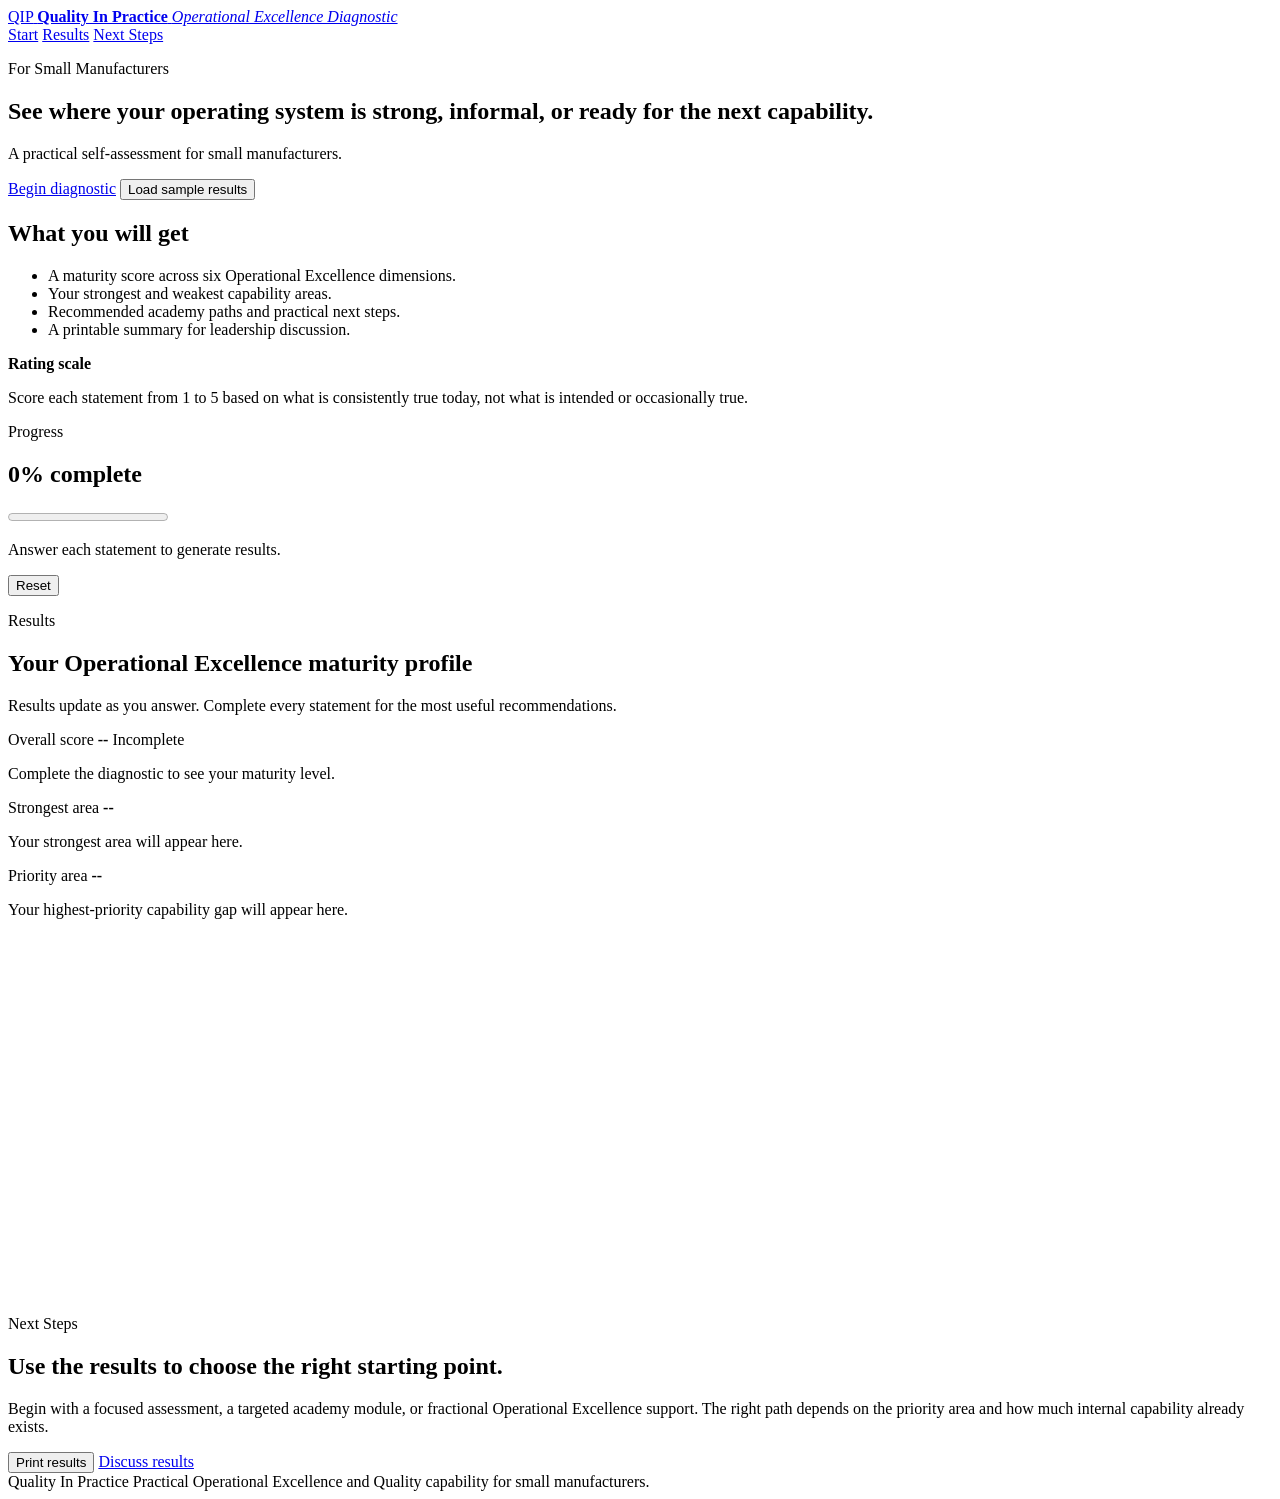
==== index.html @ 1f82c4be "Add diagnostic app shell" ====
<!doctype html>
<html lang="en">
<head>
  <meta charset="utf-8">
  <meta name="viewport" content="width=device-width, initial-scale=1">
  <title>Operational Excellence Diagnostic | Quality In Practice</title>
  <meta name="description" content="A practical Operational Excellence Diagnostic for small manufacturers.">
  <link rel="stylesheet" href="styles.css">
</head>
<body>
  <header class="site-header">
    <a class="brand" href="#top" aria-label="Quality In Practice diagnostic home">
      <span class="brand-mark">QIP</span>
      <span>
        <strong>Quality In Practice</strong>
        <em>Operational Excellence Diagnostic</em>
      </span>
    </a>
    <nav aria-label="Diagnostic navigation">
      <a href="#diagnostic">Start</a>
      <a href="#results">Results</a>
      <a href="#next-steps">Next Steps</a>
    </nav>
  </header>

  <main id="top">
    <section class="hero">
      <div class="hero-copy">
        <p class="eyebrow">For Small Manufacturers</p>
        <h1>See where your operating system is strong, informal, or ready for the next capability.</h1>
        <p id="introText">A practical self-assessment for small manufacturers.</p>
        <div class="hero-actions">
          <a class="button" href="#diagnostic">Begin diagnostic</a>
          <button class="button secondary" type="button" id="loadSample">Load sample results</button>
        </div>
      </div>
      <aside class="hero-card" aria-label="How the diagnostic works">
        <h2>What you will get</h2>
        <ul>
          <li>A maturity score across six Operational Excellence dimensions.</li>
          <li>Your strongest and weakest capability areas.</li>
          <li>Recommended academy paths and practical next steps.</li>
          <li>A printable summary for leadership discussion.</li>
        </ul>
      </aside>
    </section>

    <section class="instructions" aria-label="Instructions">
      <div>
        <strong>Rating scale</strong>
        <p>Score each statement from 1 to 5 based on what is consistently true today, not what is intended or occasionally true.</p>
      </div>
      <ol id="scaleList"></ol>
    </section>

    <section class="diagnostic-layout" id="diagnostic">
      <aside class="progress-panel" aria-label="Progress">
        <p class="eyebrow">Progress</p>
        <h2 id="progressTitle">0% complete</h2>
        <progress id="progressBar" value="0" max="100"></progress>
        <p id="progressDetail">Answer each statement to generate results.</p>
        <button class="button secondary full" type="button" id="resetDiagnostic">Reset</button>
      </aside>

      <form class="question-form" id="diagnosticForm">
        <div id="questionGroups"></div>
      </form>
    </section>

    <section class="results-section" id="results" aria-live="polite">
      <div class="section-heading">
        <p class="eyebrow">Results</p>
        <h2>Your Operational Excellence maturity profile</h2>
        <p>Results update as you answer. Complete every statement for the most useful recommendations.</p>
      </div>

      <div class="results-grid">
        <article class="score-card">
          <span class="score-label">Overall score</span>
          <strong id="overallScore">--</strong>
          <span id="overallLevel">Incomplete</span>
          <p id="overallSummary">Complete the diagnostic to see your maturity level.</p>
        </article>
        <article class="score-card">
          <span class="score-label">Strongest area</span>
          <strong id="strongestArea">--</strong>
          <p id="strongestSummary">Your strongest area will appear here.</p>
        </article>
        <article class="score-card">
          <span class="score-label">Priority area</span>
          <strong id="priorityArea">--</strong>
          <p id="prioritySummary">Your highest-priority capability gap will appear here.</p>
        </article>
      </div>

      <div class="chart-wrap">
        <canvas id="resultsChart" width="900" height="360" aria-label="Diagnostic score chart"></canvas>
      </div>

      <div class="recommendations" id="recommendations"></div>
    </section>

    <section class="next-steps" id="next-steps">
      <div>
        <p class="eyebrow">Next Steps</p>
        <h2>Use the results to choose the right starting point.</h2>
        <p>Begin with a focused assessment, a targeted academy module, or fractional Operational Excellence support. The right path depends on the priority area and how much internal capability already exists.</p>
      </div>
      <div class="next-actions">
        <button class="button" type="button" id="printResults">Print results</button>
        <a class="button secondary" id="emailResults" href="mailto:info@qualityinpractice.solutions?subject=Operational%20Excellence%20Diagnostic">Discuss results</a>
      </div>
    </section>
  </main>

  <footer>
    <span>Quality In Practice</span>
    <span>Practical Operational Excellence and Quality capability for small manufacturers.</span>
  </footer>

  <script src="diagnostic-data.js"></script>
  <script src="app.js"></script>
</body>
</html>
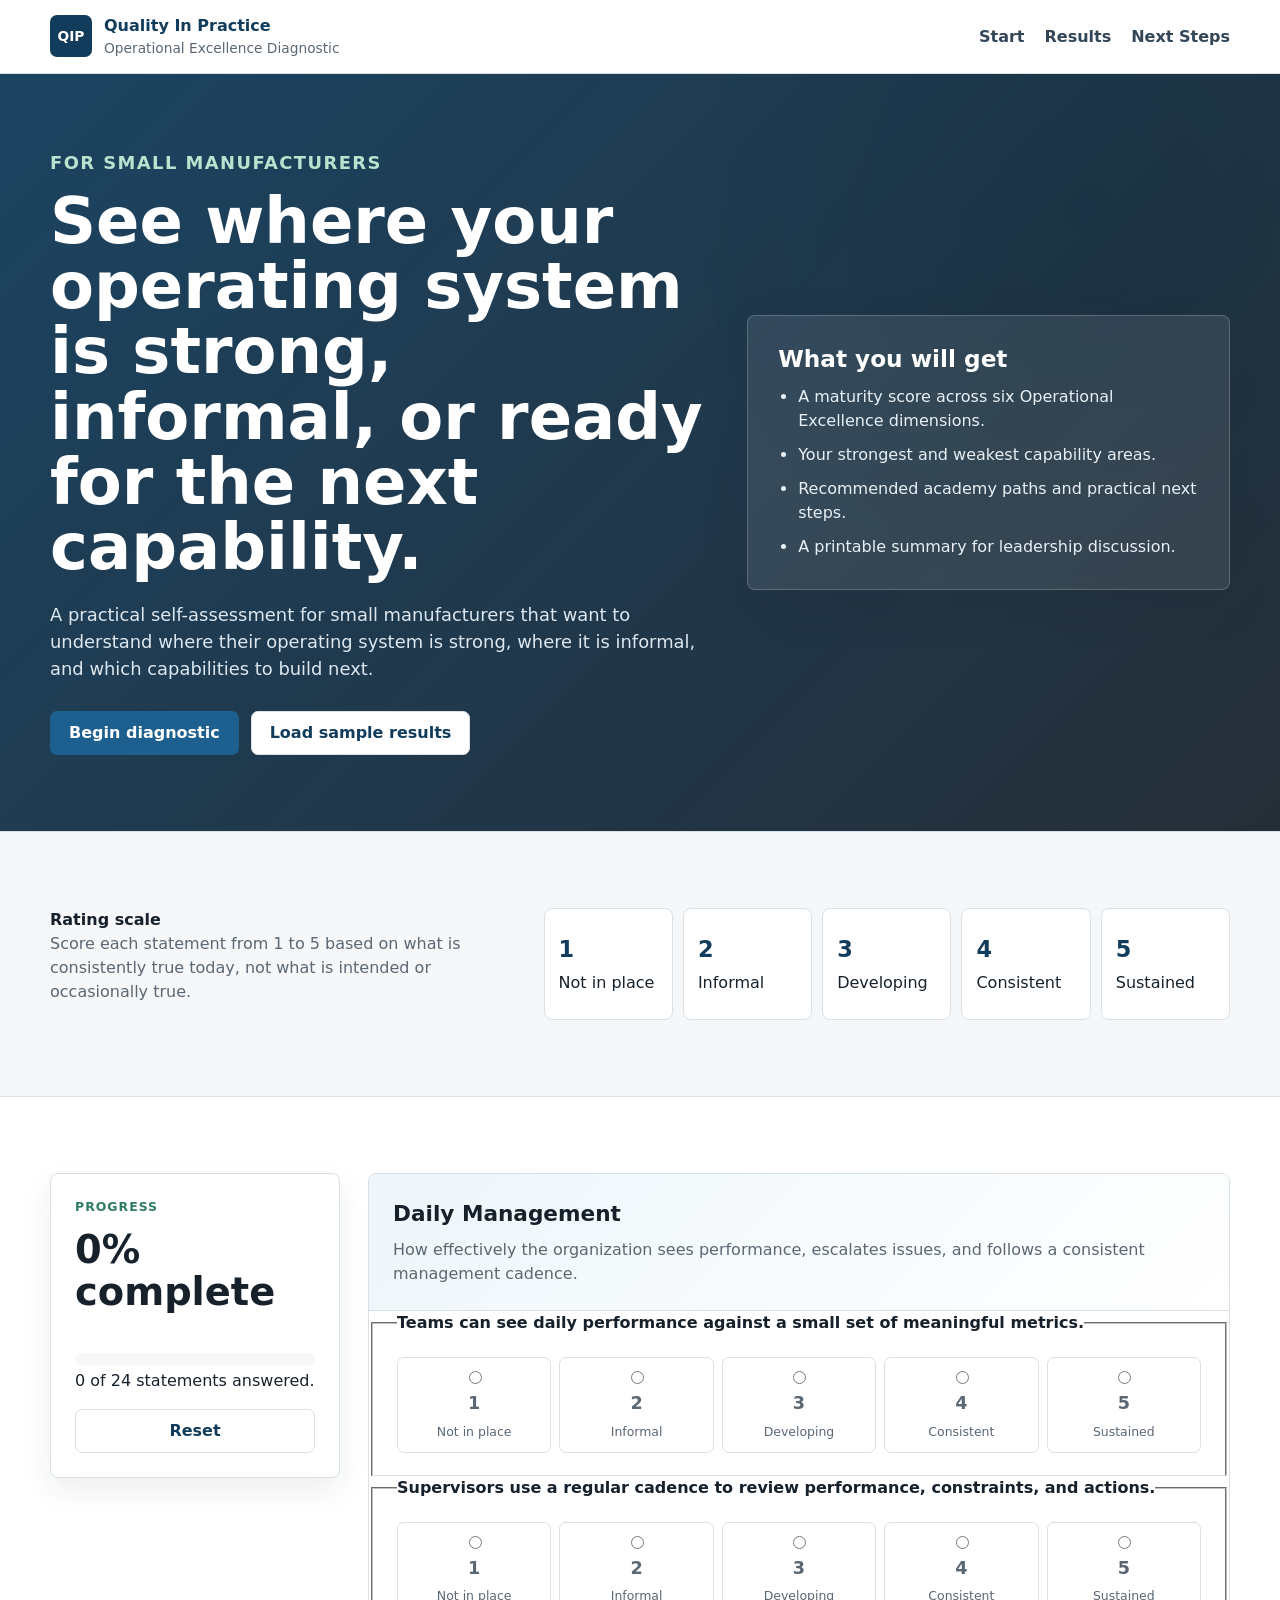
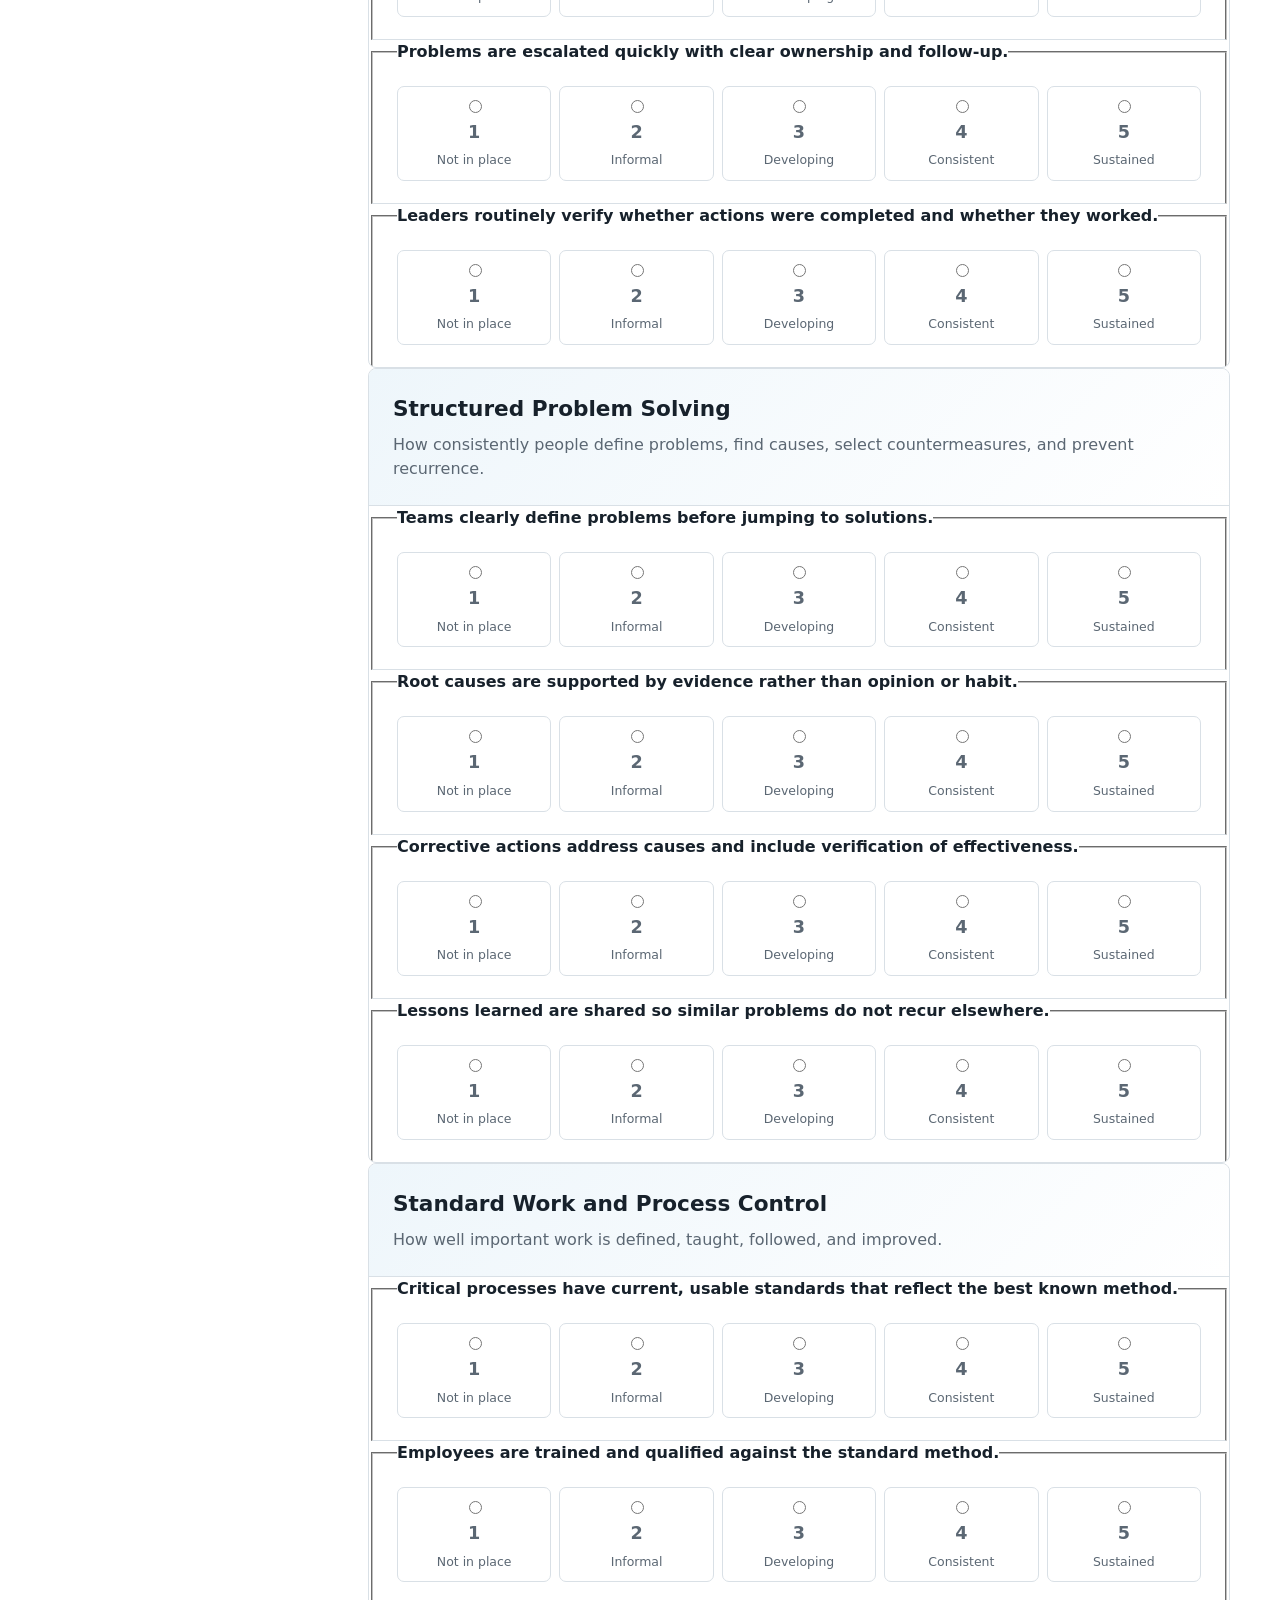
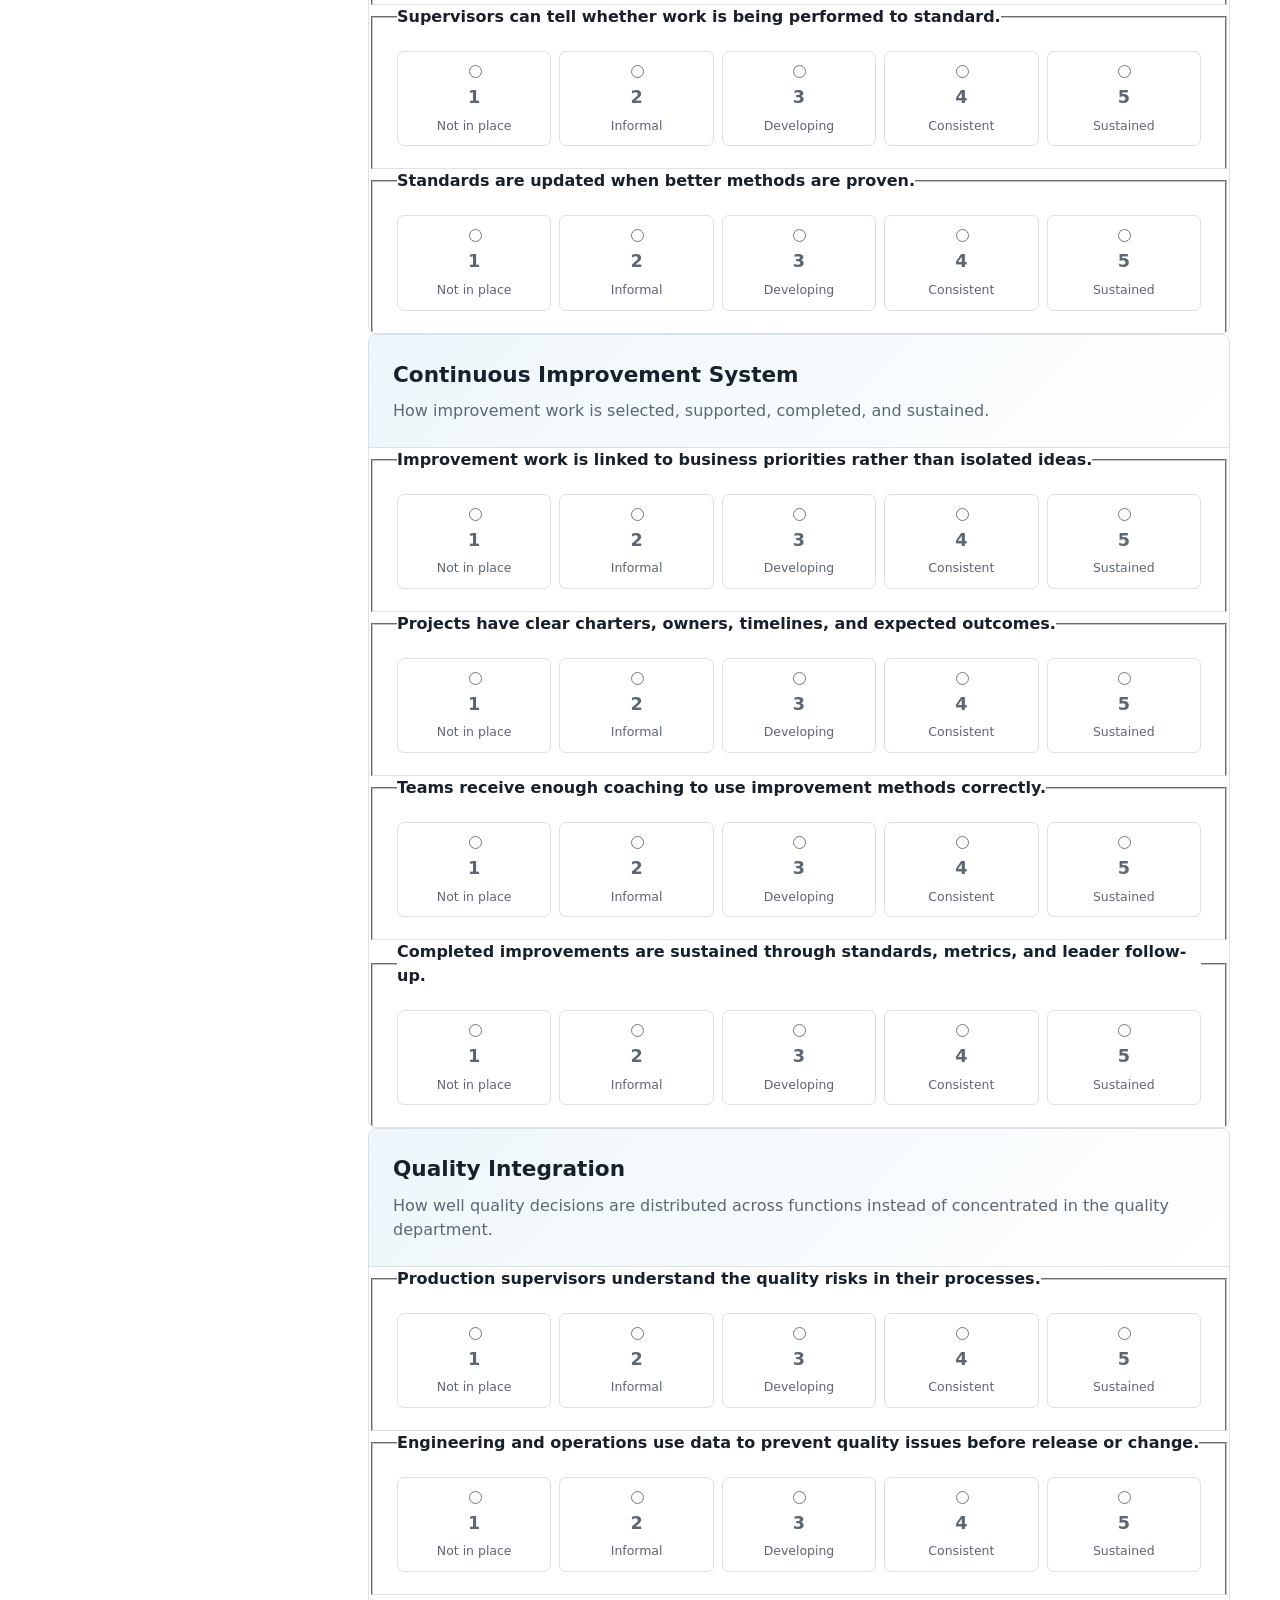
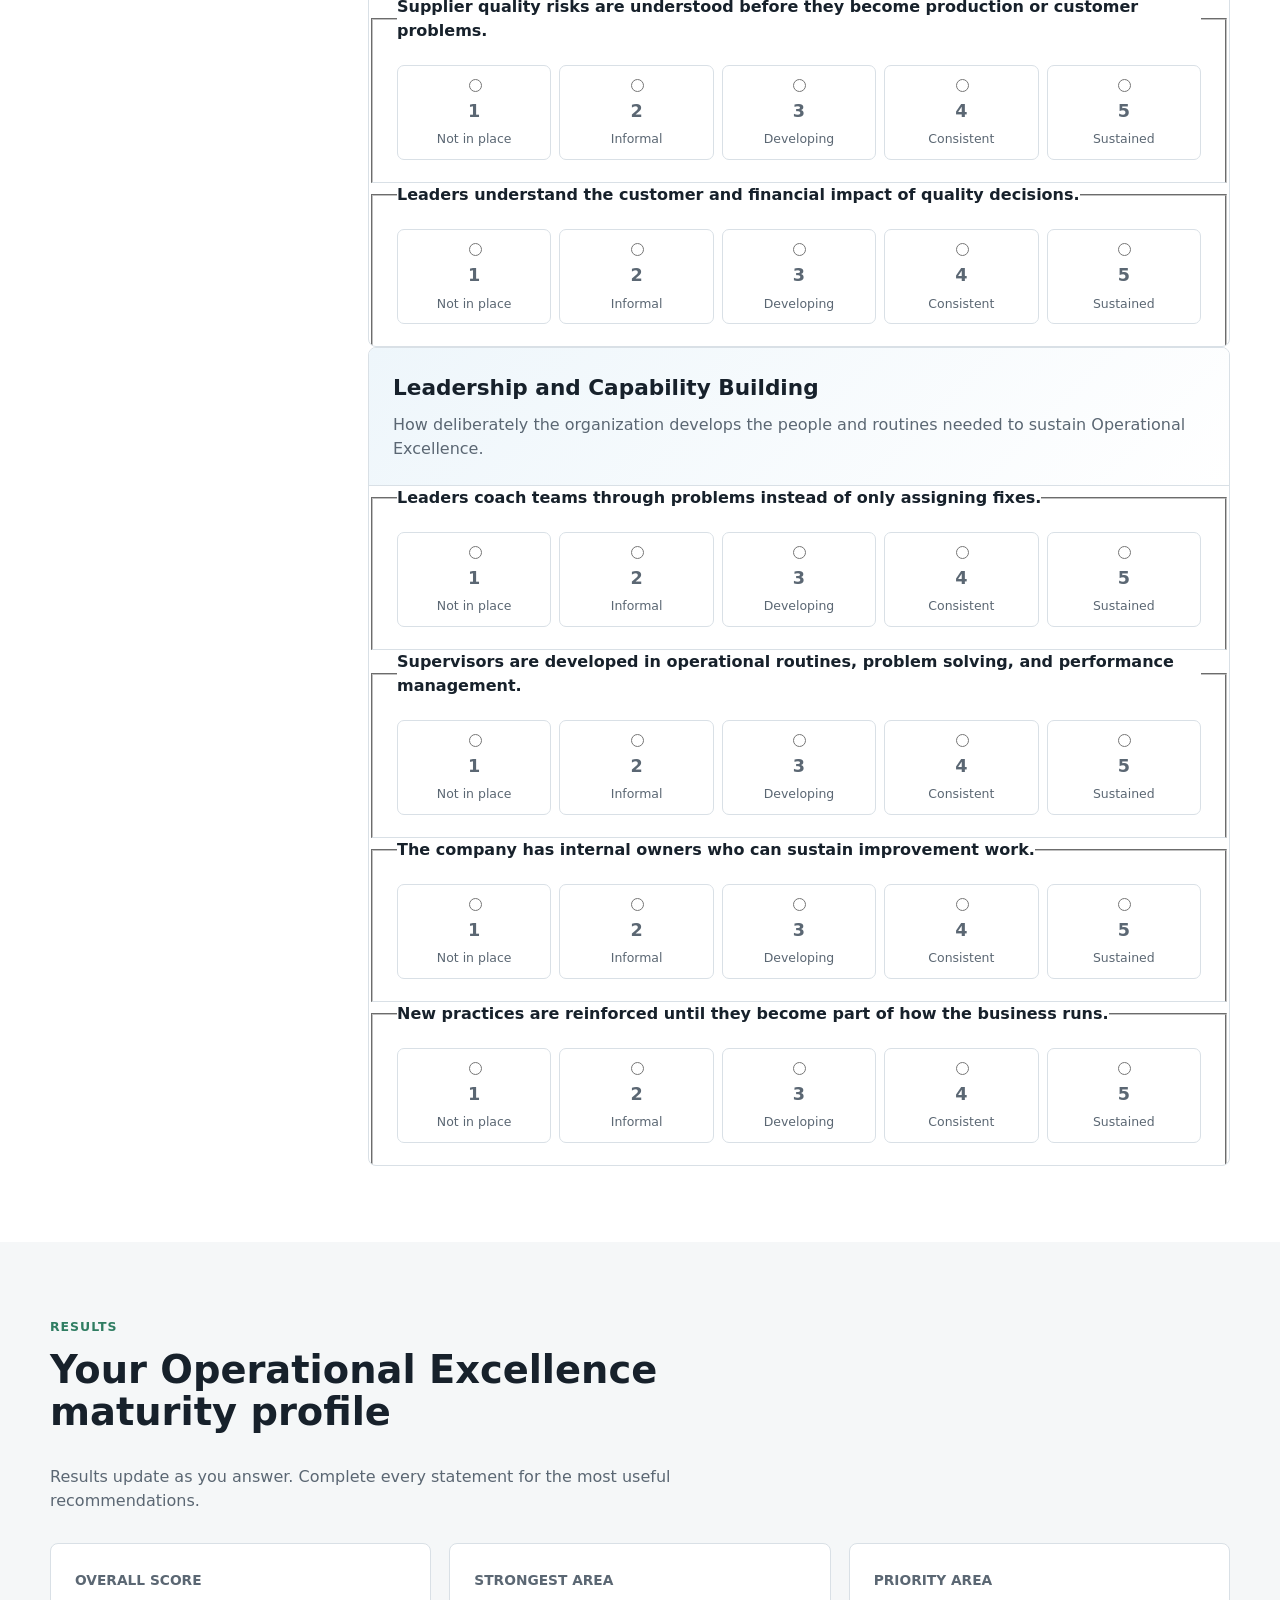
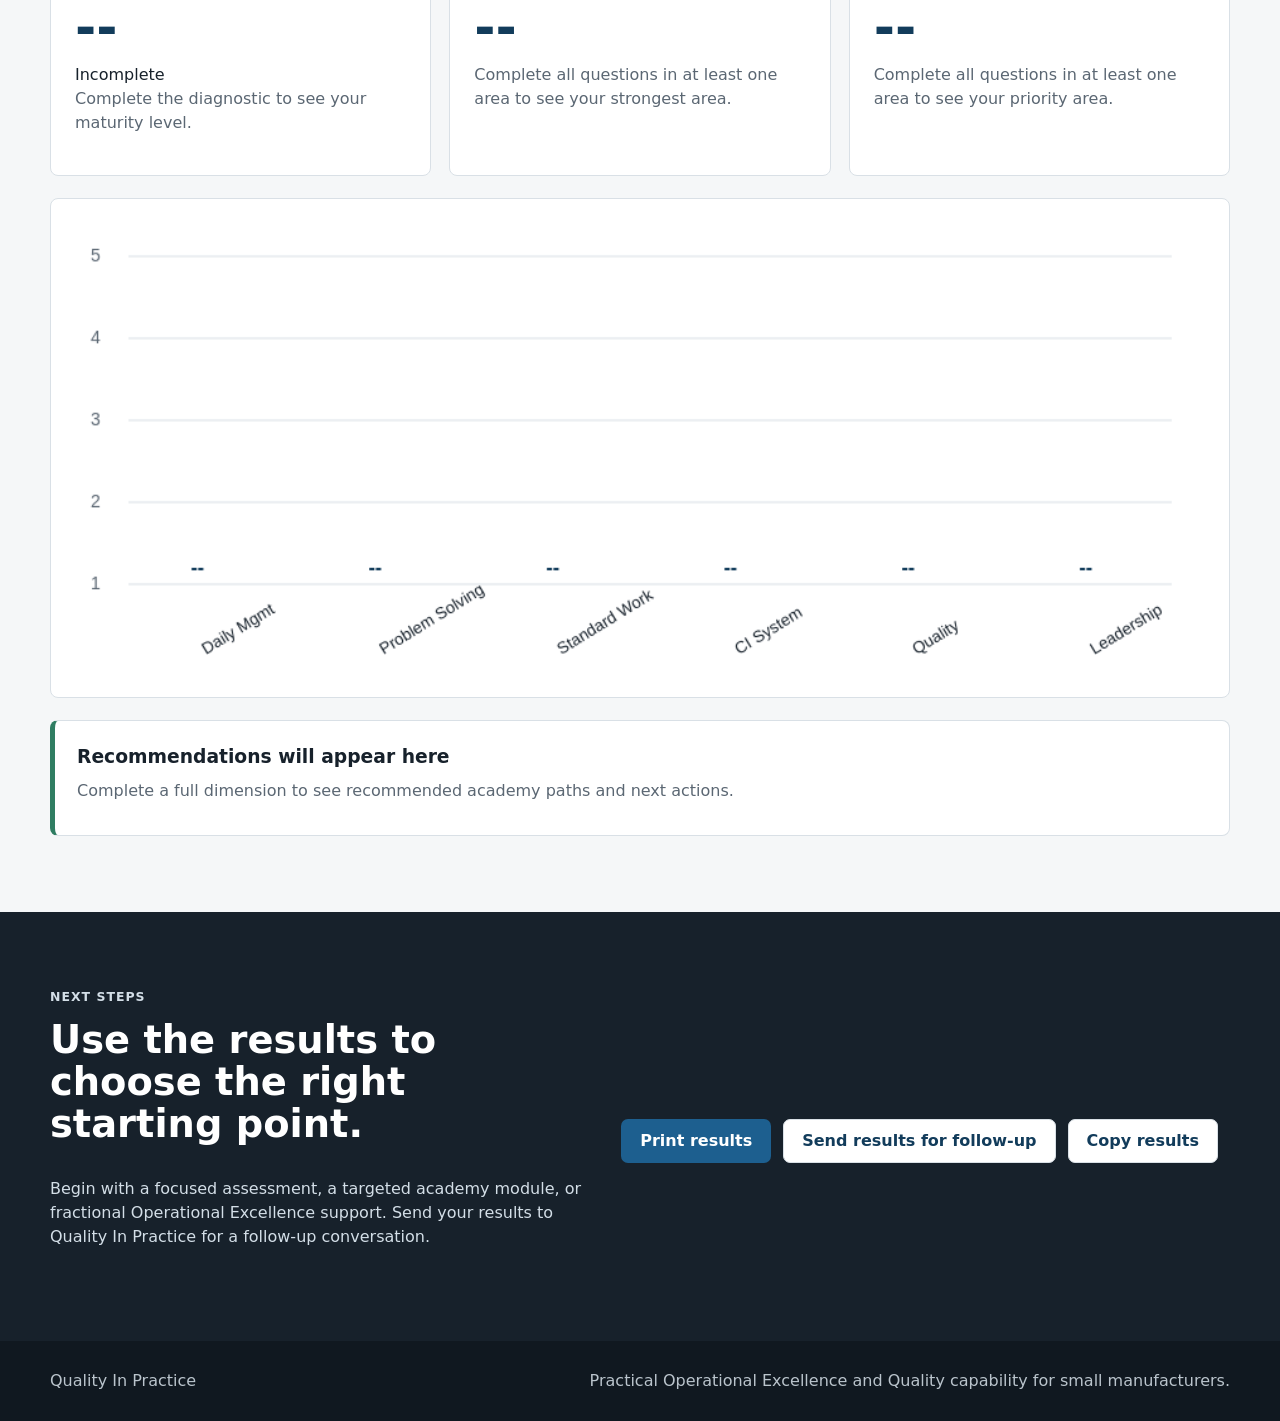
==== commit edd6c8f8: "Add follow-up result email controls" ====
--- a/index.html
+++ b/index.html
@@ -104,11 +104,13 @@
       <div>
         <p class="eyebrow">Next Steps</p>
         <h2>Use the results to choose the right starting point.</h2>
-        <p>Begin with a focused assessment, a targeted academy module, or fractional Operational Excellence support. The right path depends on the priority area and how much internal capability already exists.</p>
+        <p>Begin with a focused assessment, a targeted academy module, or fractional Operational Excellence support. Send your results to Quality In Practice for a follow-up conversation.</p>
       </div>
       <div class="next-actions">
         <button class="button" type="button" id="printResults">Print results</button>
-        <a class="button secondary" id="emailResults" href="mailto:info@qualityinpractice.solutions?subject=Operational%20Excellence%20Diagnostic">Discuss results</a>
+        <a class="button secondary" id="emailResults" href="mailto:info@qualityinpractice.solutions?subject=Operational%20Excellence%20Diagnostic">Send results for follow-up</a>
+        <button class="button secondary" type="button" id="copyResults">Copy results</button>
+        <p class="send-status" id="sendStatus" aria-live="polite"></p>
       </div>
     </section>
   </main>
--- a/styles.css
+++ b/styles.css
@@ -0,0 +1,550 @@
+:root {
+  --ink: #17212b;
+  --muted: #5b6773;
+  --paper: #f5f7f8;
+  --white: #ffffff;
+  --line: #d9e0e6;
+  --blue: #1d5f8f;
+  --blue-dark: #123c5b;
+  --green: #2f7d62;
+  --gold: #c77b2a;
+  --red: #a64b3c;
+  --shadow: 0 16px 44px rgba(23, 33, 43, 0.13);
+  --max: 1180px;
+}
+
+* {
+  box-sizing: border-box;
+}
+
+html {
+  scroll-behavior: smooth;
+}
+
+body {
+  margin: 0;
+  color: var(--ink);
+  background: var(--white);
+  font-family: Inter, ui-sans-serif, system-ui, -apple-system, BlinkMacSystemFont, "Segoe UI", sans-serif;
+  line-height: 1.5;
+}
+
+a {
+  color: inherit;
+}
+
+.site-header {
+  position: sticky;
+  top: 0;
+  z-index: 10;
+  min-height: 74px;
+  display: flex;
+  align-items: center;
+  justify-content: space-between;
+  gap: 28px;
+  padding: 14px max(20px, calc((100vw - var(--max)) / 2));
+  background: rgba(255, 255, 255, 0.95);
+  border-bottom: 1px solid var(--line);
+  backdrop-filter: blur(12px);
+}
+
+.brand {
+  display: inline-flex;
+  align-items: center;
+  gap: 12px;
+  text-decoration: none;
+}
+
+.brand-mark {
+  width: 42px;
+  height: 42px;
+  display: grid;
+  place-items: center;
+  border-radius: 7px;
+  background: var(--blue-dark);
+  color: var(--white);
+  font-weight: 850;
+  font-size: 0.86rem;
+}
+
+.brand strong,
+.brand em {
+  display: block;
+}
+
+.brand strong {
+  color: var(--blue-dark);
+}
+
+.brand em {
+  color: var(--muted);
+  font-style: normal;
+  font-size: 0.86rem;
+}
+
+nav {
+  display: flex;
+  gap: 20px;
+  font-weight: 750;
+  color: #334657;
+}
+
+nav a {
+  text-decoration: none;
+}
+
+main > section {
+  padding: 76px max(20px, calc((100vw - var(--max)) / 2));
+}
+
+.hero {
+  min-height: 620px;
+  display: grid;
+  grid-template-columns: 1.15fr 0.85fr;
+  gap: 44px;
+  align-items: center;
+  color: var(--white);
+  background:
+    linear-gradient(135deg, rgba(18, 60, 91, 0.96), rgba(23, 33, 43, 0.94)),
+    radial-gradient(circle at 85% 18%, rgba(47, 125, 98, 0.55), transparent 34%);
+}
+
+.hero-copy {
+  max-width: 740px;
+}
+
+.eyebrow {
+  margin: 0 0 12px;
+  color: var(--green);
+  font-size: 0.78rem;
+  font-weight: 850;
+  text-transform: uppercase;
+  letter-spacing: 0.08em;
+}
+
+.hero .eyebrow {
+  color: #b8e3cf;
+}
+
+h1,
+h2,
+h3,
+p {
+  margin-top: 0;
+}
+
+h1 {
+  margin-bottom: 22px;
+  font-size: clamp(2.4rem, 5vw, 4.8rem);
+  line-height: 1.02;
+  letter-spacing: 0;
+}
+
+h2 {
+  font-size: clamp(1.7rem, 3vw, 2.7rem);
+  line-height: 1.1;
+  letter-spacing: 0;
+}
+
+.hero p {
+  color: #dce7ef;
+  font-size: 1.12rem;
+}
+
+.hero-actions,
+.next-actions {
+  display: flex;
+  flex-wrap: wrap;
+  gap: 12px;
+  margin-top: 28px;
+}
+
+.button {
+  min-height: 44px;
+  display: inline-flex;
+  align-items: center;
+  justify-content: center;
+  padding: 0 18px;
+  border: 1px solid transparent;
+  border-radius: 7px;
+  background: var(--blue);
+  color: var(--white);
+  font: inherit;
+  font-weight: 800;
+  text-decoration: none;
+  cursor: pointer;
+}
+
+.button.secondary {
+  background: var(--white);
+  border-color: var(--line);
+  color: var(--blue-dark);
+}
+
+.button.full {
+  width: 100%;
+}
+
+.hero-card {
+  padding: 30px;
+  border: 1px solid rgba(255, 255, 255, 0.2);
+  border-radius: 8px;
+  background: rgba(255, 255, 255, 0.09);
+  box-shadow: var(--shadow);
+}
+
+.hero-card h2 {
+  margin-bottom: 14px;
+  font-size: 1.45rem;
+}
+
+.hero-card ul {
+  margin: 0;
+  padding-left: 20px;
+  color: #e8f0f5;
+}
+
+.hero-card li + li {
+  margin-top: 10px;
+}
+
+.instructions {
+  display: grid;
+  grid-template-columns: 0.8fr 1.2fr;
+  gap: 36px;
+  background: var(--paper);
+  border-block: 1px solid var(--line);
+}
+
+.instructions p {
+  color: var(--muted);
+}
+
+#scaleList {
+  margin: 0;
+  padding: 0;
+  display: grid;
+  grid-template-columns: repeat(5, 1fr);
+  gap: 10px;
+  list-style: none;
+}
+
+#scaleList li {
+  min-height: 86px;
+  display: grid;
+  align-content: center;
+  gap: 4px;
+  padding: 14px;
+  border: 1px solid var(--line);
+  border-radius: 8px;
+  background: var(--white);
+}
+
+#scaleList strong {
+  color: var(--blue-dark);
+  font-size: 1.4rem;
+}
+
+.diagnostic-layout {
+  display: grid;
+  grid-template-columns: 290px 1fr;
+  gap: 28px;
+  align-items: start;
+}
+
+.progress-panel {
+  position: sticky;
+  top: 96px;
+  padding: 24px;
+  border: 1px solid var(--line);
+  border-radius: 8px;
+  background: var(--white);
+  box-shadow: 0 12px 30px rgba(23, 33, 43, 0.08);
+}
+
+progress {
+  width: 100%;
+  height: 12px;
+  overflow: hidden;
+  border: 0;
+  border-radius: 999px;
+  background: var(--paper);
+}
+
+progress::-webkit-progress-bar {
+  background: var(--paper);
+}
+
+progress::-webkit-progress-value {
+  background: var(--green);
+}
+
+progress::-moz-progress-bar {
+  background: var(--green);
+}
+
+.question-form {
+  display: grid;
+  gap: 22px;
+}
+
+.dimension {
+  border: 1px solid var(--line);
+  border-radius: 8px;
+  overflow: hidden;
+  background: var(--white);
+}
+
+.dimension-header {
+  padding: 24px;
+  background: linear-gradient(135deg, #eef6fb, #ffffff);
+  border-bottom: 1px solid var(--line);
+}
+
+.dimension-header h3 {
+  margin-bottom: 8px;
+  font-size: 1.35rem;
+}
+
+.dimension-header p {
+  margin-bottom: 0;
+  color: var(--muted);
+}
+
+.question {
+  padding: 22px 24px;
+  display: grid;
+  gap: 14px;
+  border-bottom: 1px solid var(--line);
+}
+
+.question:last-child {
+  border-bottom: 0;
+}
+
+.question legend {
+  padding: 0;
+  font-weight: 750;
+}
+
+.rating-row {
+  display: grid;
+  grid-template-columns: repeat(5, minmax(0, 1fr));
+  gap: 8px;
+}
+
+.rating-row label {
+  display: grid;
+  gap: 6px;
+  place-items: center;
+  min-height: 72px;
+  padding: 10px;
+  border: 1px solid var(--line);
+  border-radius: 7px;
+  color: var(--muted);
+  cursor: pointer;
+}
+
+.rating-row input {
+  accent-color: var(--blue);
+}
+
+.rating-row label:has(input:checked) {
+  border-color: var(--blue);
+  background: #eaf4fb;
+  color: var(--blue-dark);
+  font-weight: 800;
+}
+
+.rating-number {
+  font-size: 1.1rem;
+  font-weight: 850;
+}
+
+.rating-label {
+  font-size: 0.78rem;
+  text-align: center;
+}
+
+.results-section {
+  background: var(--paper);
+}
+
+.section-heading {
+  max-width: 760px;
+  margin-bottom: 30px;
+}
+
+.section-heading p:last-child {
+  color: var(--muted);
+}
+
+.results-grid {
+  display: grid;
+  grid-template-columns: repeat(3, 1fr);
+  gap: 18px;
+}
+
+.score-card {
+  min-height: 210px;
+  padding: 24px;
+  border: 1px solid var(--line);
+  border-radius: 8px;
+  background: var(--white);
+}
+
+.score-label {
+  color: var(--muted);
+  font-weight: 800;
+  font-size: 0.86rem;
+  text-transform: uppercase;
+}
+
+.score-card strong {
+  display: block;
+  margin: 10px 0;
+  color: var(--blue-dark);
+  font-size: clamp(1.9rem, 4vw, 3.2rem);
+  line-height: 1;
+}
+
+.score-card p {
+  color: var(--muted);
+}
+
+.chart-wrap {
+  margin-top: 22px;
+  padding: 22px;
+  border: 1px solid var(--line);
+  border-radius: 8px;
+  background: var(--white);
+}
+
+canvas {
+  display: block;
+  width: 100%;
+  max-width: 100%;
+}
+
+.recommendations {
+  margin-top: 22px;
+  display: grid;
+  gap: 14px;
+}
+
+.recommendation {
+  padding: 22px;
+  border: 1px solid var(--line);
+  border-left: 5px solid var(--green);
+  border-radius: 8px;
+  background: var(--white);
+}
+
+.recommendation.priority {
+  border-left-color: var(--gold);
+}
+
+.recommendation h3 {
+  margin-bottom: 8px;
+}
+
+.recommendation p {
+  margin-bottom: 10px;
+  color: var(--muted);
+}
+
+.recommendation strong {
+  color: var(--blue-dark);
+}
+
+.next-steps {
+  display: grid;
+  grid-template-columns: 1fr auto;
+  gap: 36px;
+  align-items: center;
+  background: var(--ink);
+  color: var(--white);
+}
+
+.next-steps p {
+  color: #d3dee7;
+}
+
+footer {
+  display: flex;
+  justify-content: space-between;
+  gap: 20px;
+  flex-wrap: wrap;
+  padding: 28px max(20px, calc((100vw - var(--max)) / 2));
+  background: #101820;
+  color: #bac4cc;
+}
+
+@media (max-width: 900px) {
+  .site-header,
+  nav,
+  .hero,
+  .instructions,
+  .diagnostic-layout,
+  .results-grid,
+  .next-steps {
+    grid-template-columns: 1fr;
+  }
+
+  .site-header {
+    align-items: flex-start;
+    flex-direction: column;
+  }
+
+  nav {
+    width: 100%;
+    overflow-x: auto;
+    padding-bottom: 4px;
+  }
+
+  #scaleList {
+    grid-template-columns: 1fr;
+  }
+
+  .progress-panel {
+    position: static;
+  }
+}
+
+@media (max-width: 620px) {
+  main > section {
+    padding-block: 54px;
+  }
+
+  .rating-row {
+    grid-template-columns: 1fr;
+  }
+}
+
+@media print {
+  .site-header,
+  .hero-actions,
+  .progress-panel,
+  .next-actions,
+  .question-form {
+    display: none;
+  }
+
+  body {
+    color: #000;
+  }
+
+  main > section {
+    padding: 24px 0;
+  }
+
+  .hero,
+  .next-steps {
+    color: #000;
+    background: #fff;
+  }
+
+  .results-section {
+    background: #fff;
+  }
+}
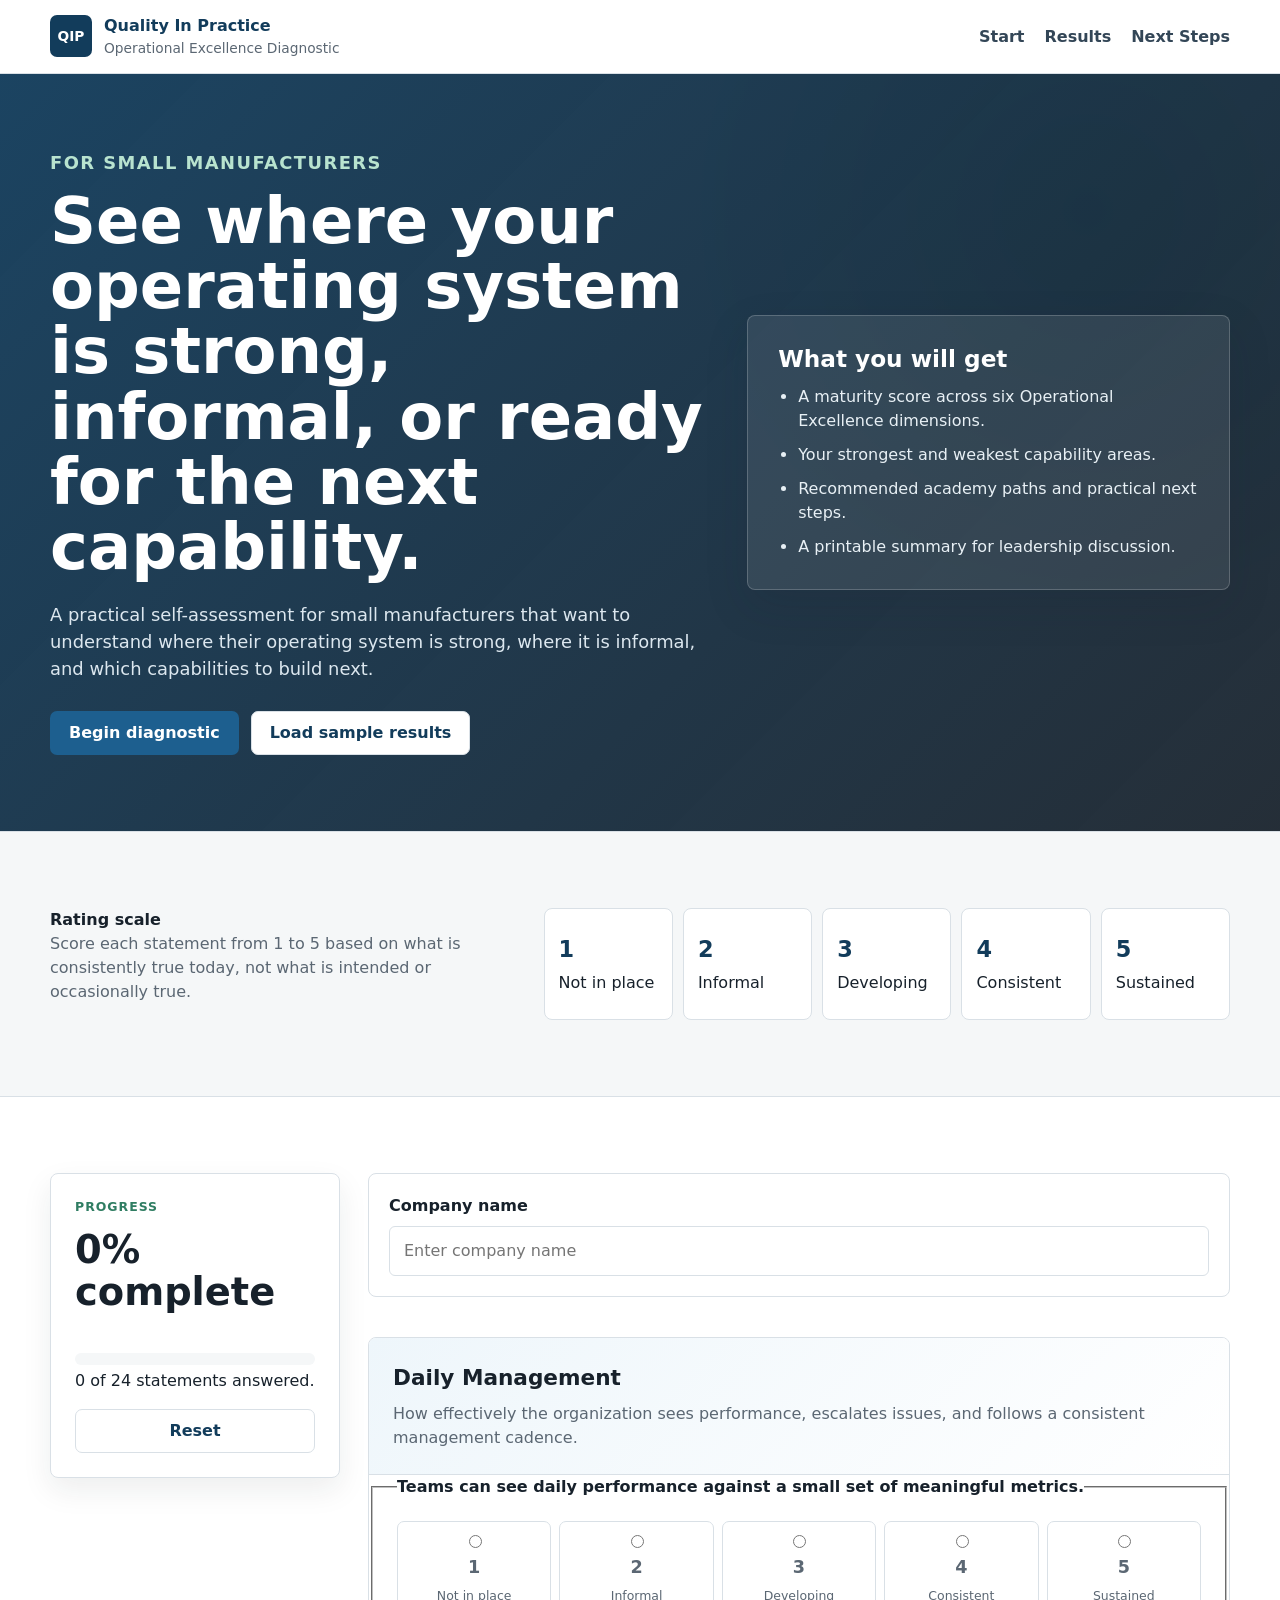
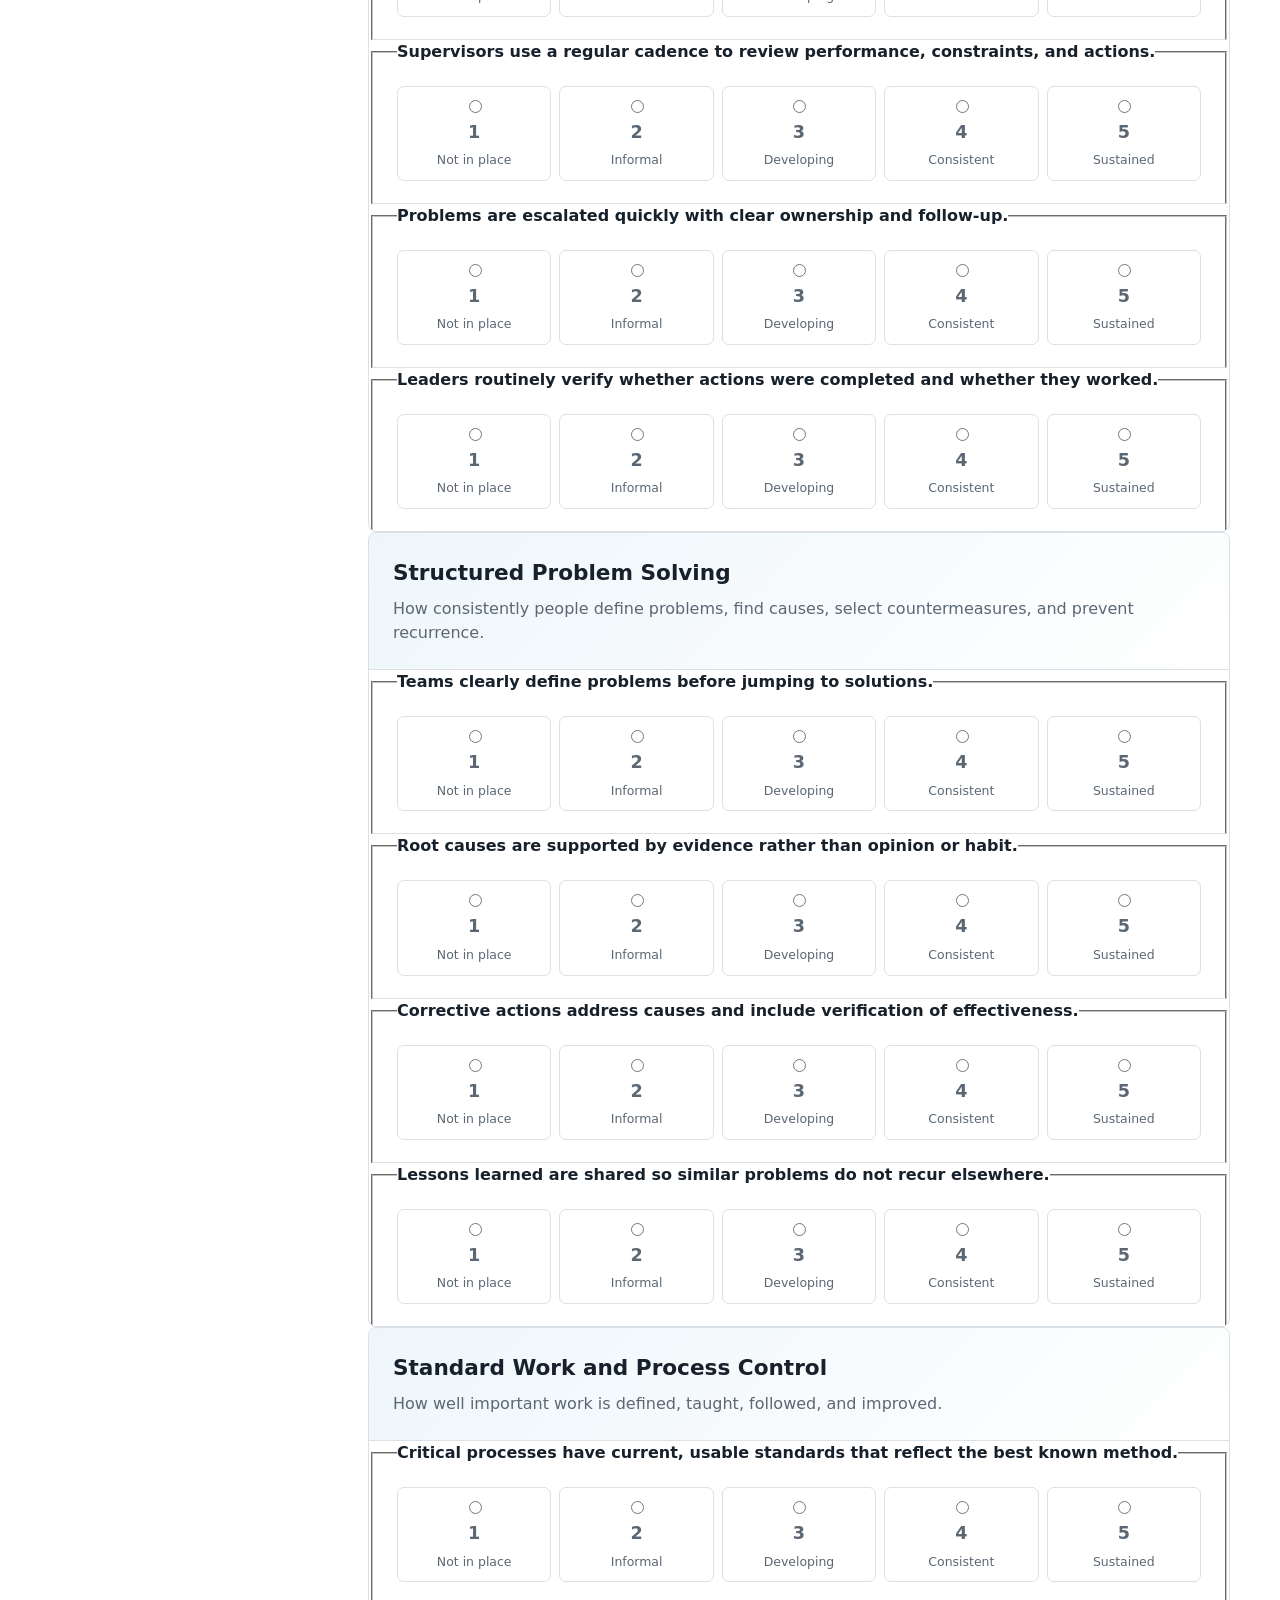
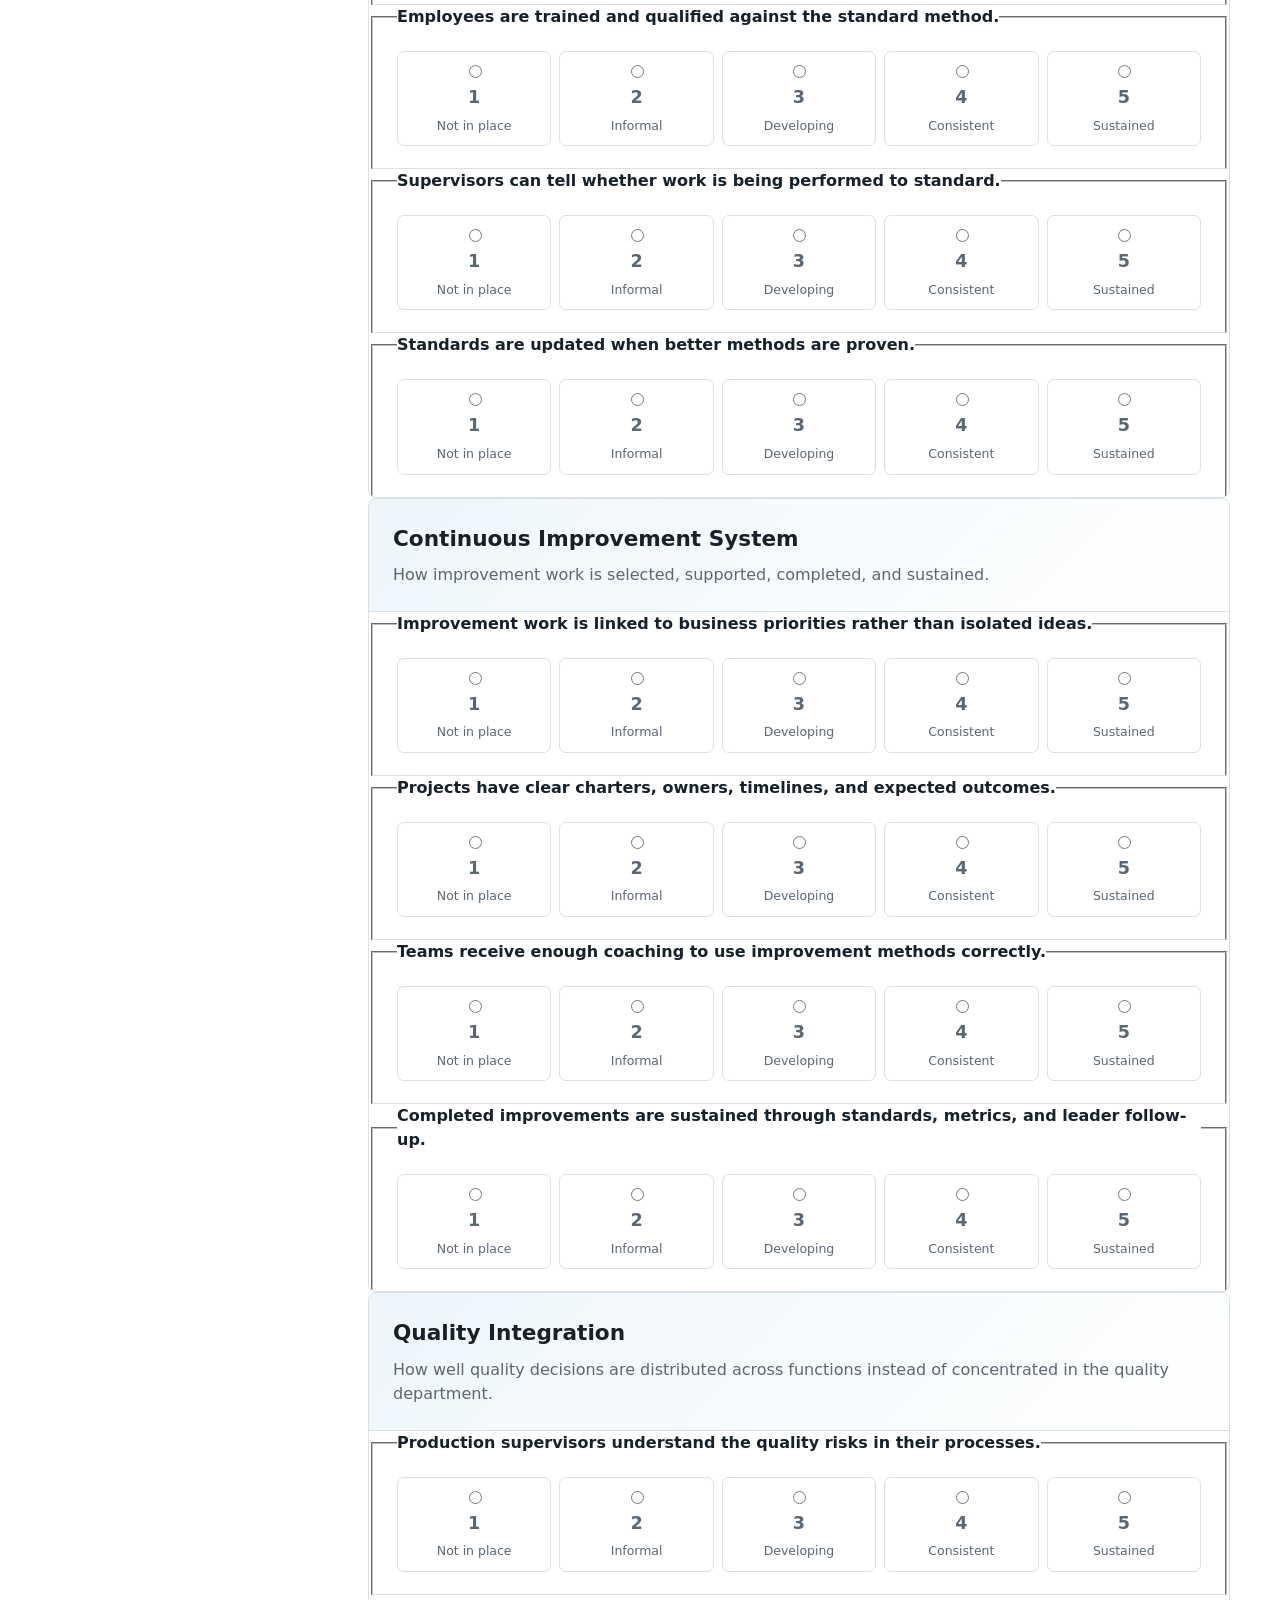
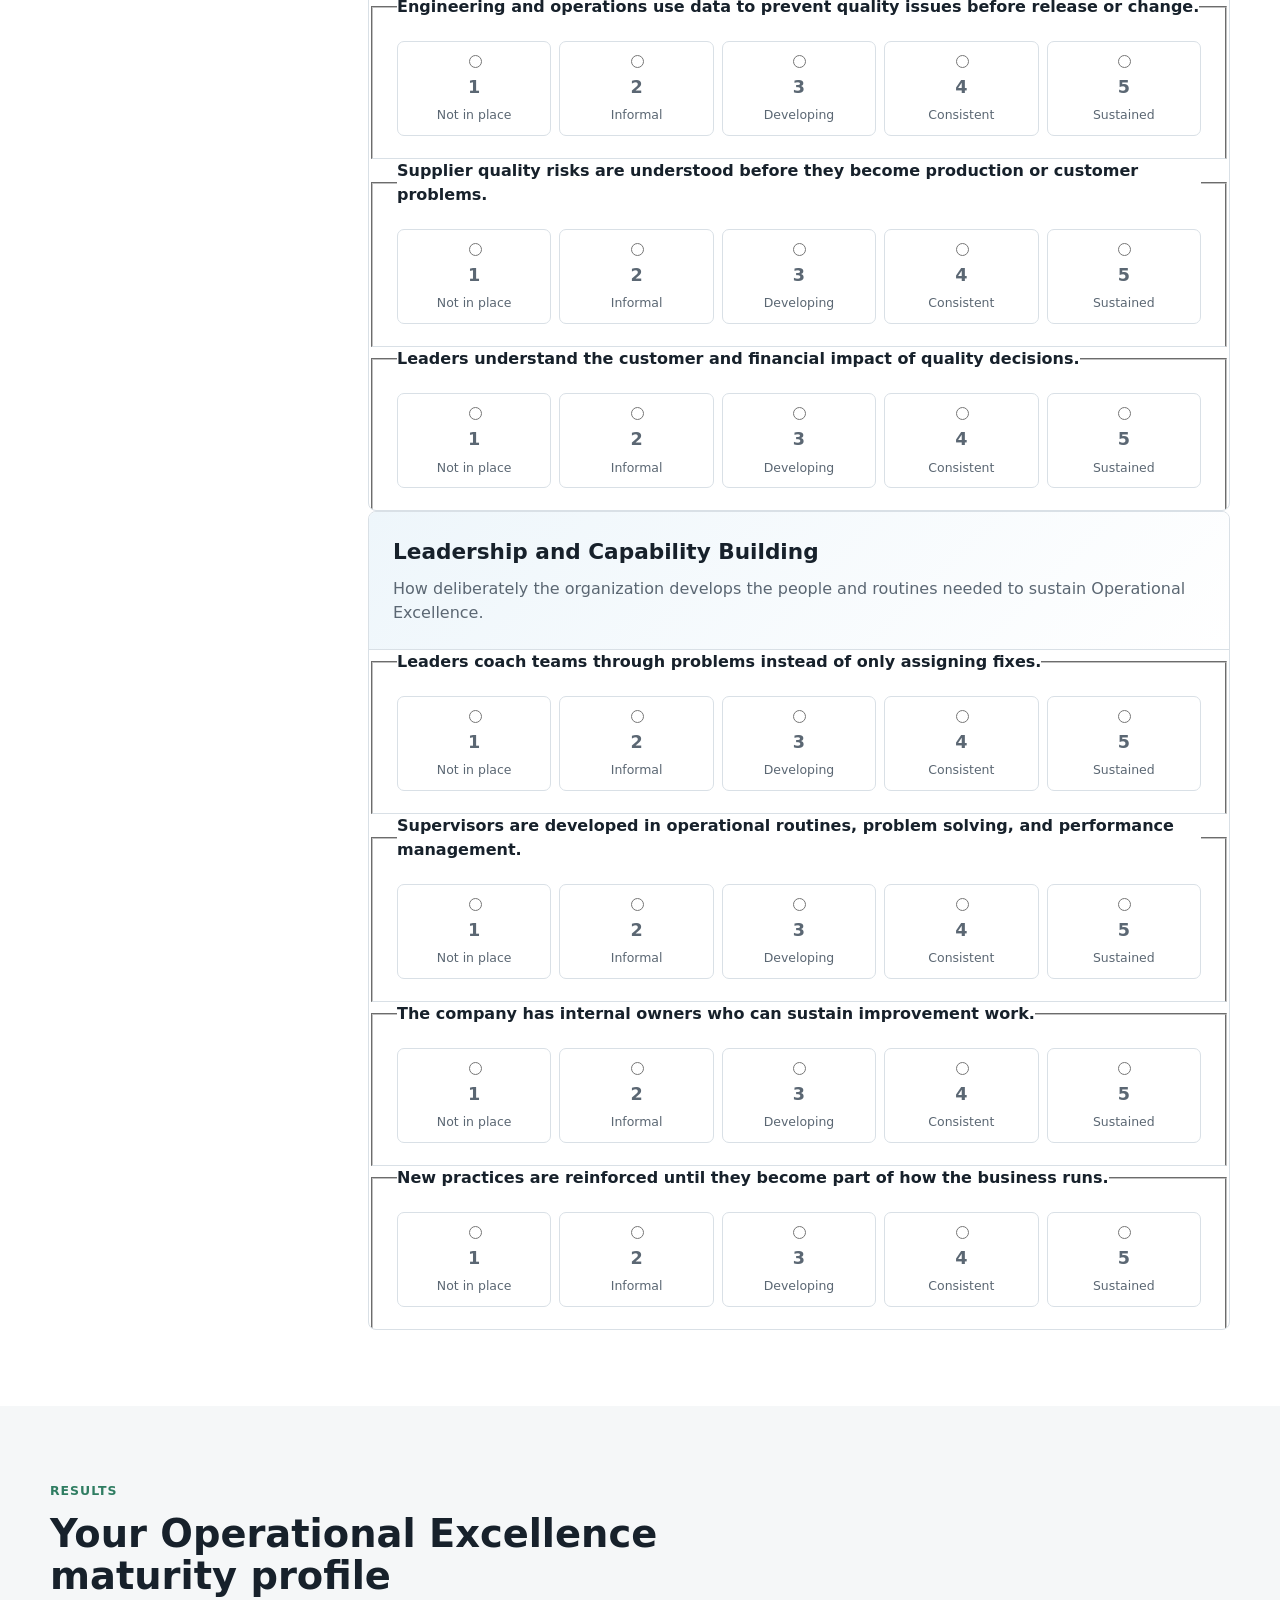
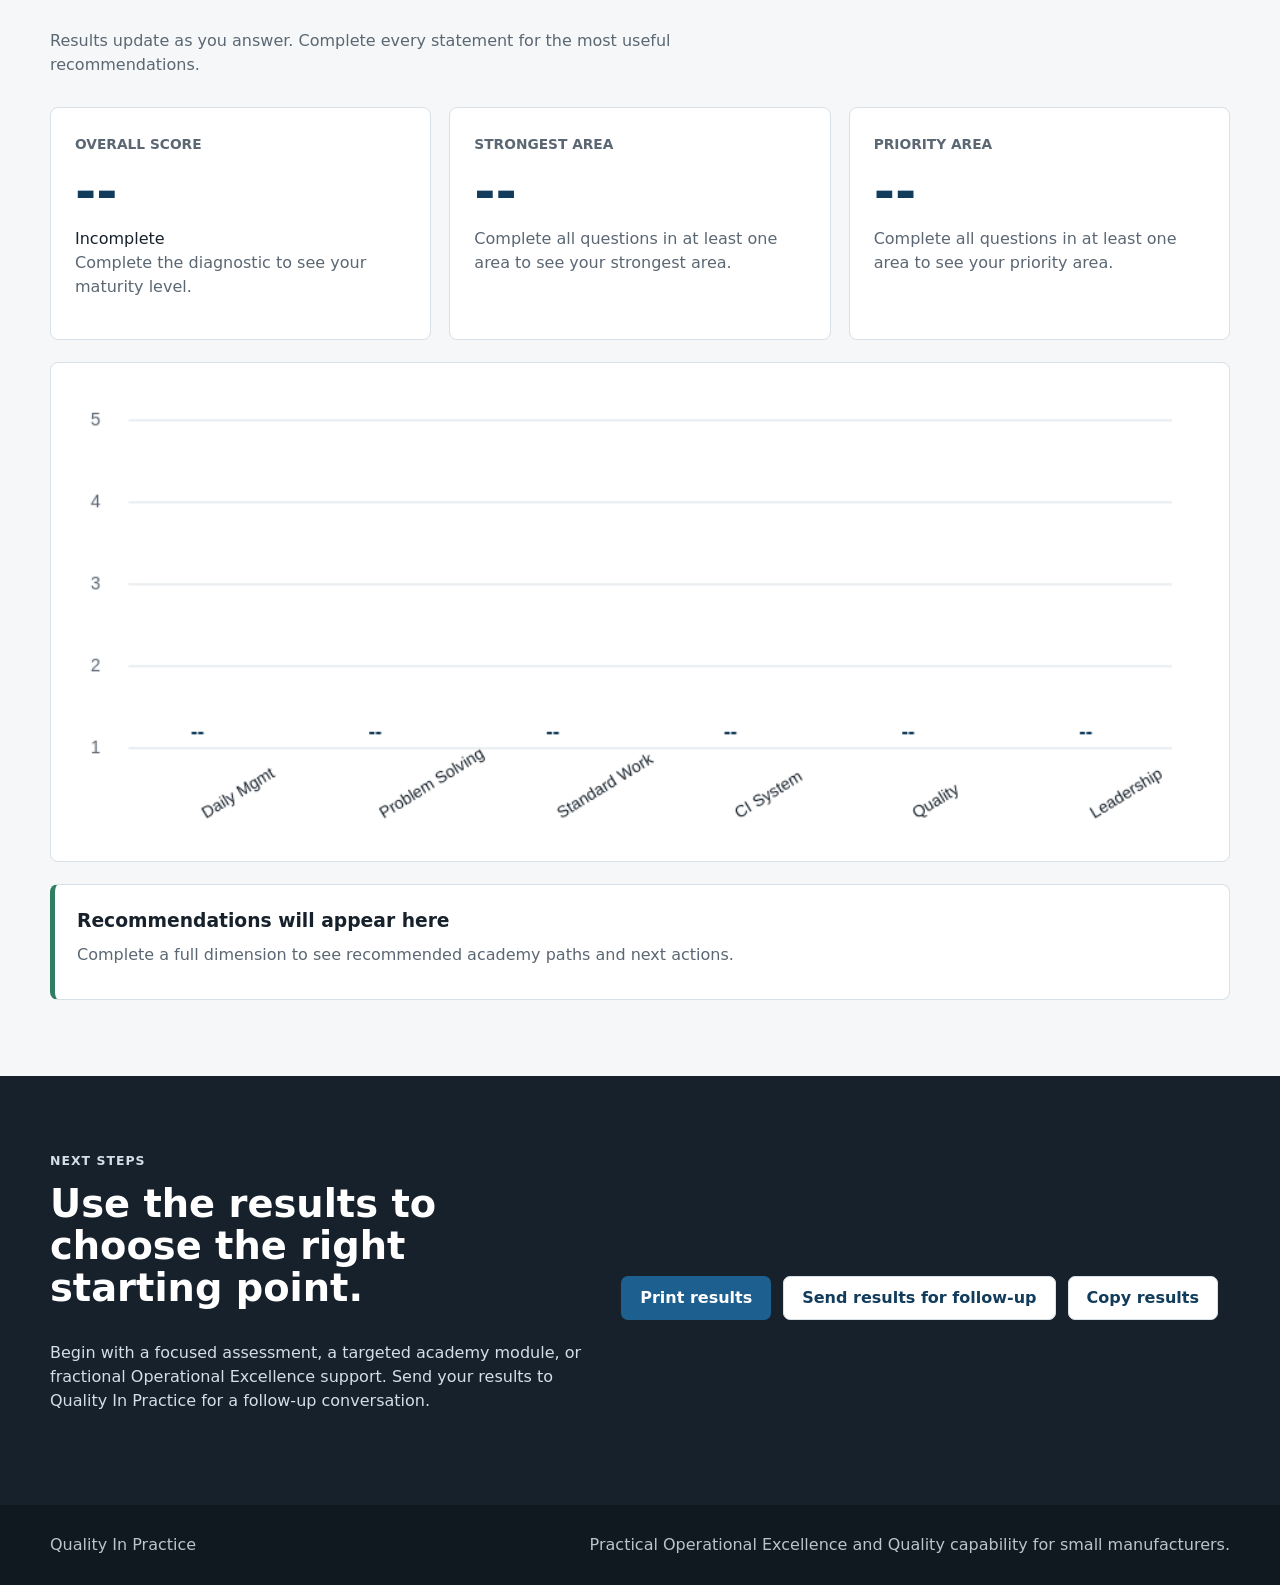
==== commit 28f9daca: "Add company name field to diagnostic" ====
--- a/index.html
+++ b/index.html
@@ -6,6 +6,30 @@
   <title>Operational Excellence Diagnostic | Quality In Practice</title>
   <meta name="description" content="A practical Operational Excellence Diagnostic for small manufacturers.">
   <link rel="stylesheet" href="styles.css">
+  <style>
+    .company-entry {
+      margin-bottom: 18px;
+      padding: 20px;
+      border: 1px solid var(--line);
+      border-radius: 8px;
+      background: var(--white);
+    }
+    .company-entry label {
+      display: block;
+      margin-bottom: 8px;
+      color: var(--ink);
+      font-weight: 800;
+    }
+    .company-entry input {
+      width: 100%;
+      box-sizing: border-box;
+      border: 1px solid var(--line);
+      border-radius: 6px;
+      padding: 12px 14px;
+      color: var(--ink);
+      font: inherit;
+    }
+  </style>
 </head>
 <body>
   <header class="site-header">
@@ -63,6 +87,10 @@
       </aside>
 
       <form class="question-form" id="diagnosticForm">
+        <div class="company-entry">
+          <label for="companyName">Company name</label>
+          <input id="companyName" name="companyName" type="text" autocomplete="organization" placeholder="Enter company name">
+        </div>
         <div id="questionGroups"></div>
       </form>
     </section>
@@ -122,5 +150,48 @@
 
   <script src="diagnostic-data.js"></script>
   <script src="app.js"></script>
+  <script>
+    (function () {
+      const input = document.getElementById("companyName");
+      const link = document.getElementById("emailResults");
+      const copy = document.getElementById("copyResults");
+      const form = document.getElementById("diagnosticForm");
+      const sample = document.getElementById("loadSample");
+      const storageKey = "qip-op-ex-company-v1";
+
+      function resultBody() {
+        const href = link.href || "";
+        const query = href.includes("?") ? href.slice(href.indexOf("?") + 1) : "";
+        const params = new URLSearchParams(query);
+        return params.get("body") || "";
+      }
+
+      function patchResults() {
+        const companyLine = `Company name: ${input.value.trim() || "Not provided"}`;
+        localStorage.setItem(storageKey, input.value.trim());
+        if (!link.href.startsWith("mailto:")) return;
+        const base = link.href.split("?")[0];
+        const params = new URLSearchParams(link.href.includes("?") ? link.href.slice(link.href.indexOf("?") + 1) : "");
+        const body = params.get("body") || "";
+        const nextBody = body.includes("Company name:")
+          ? body.replace(/Company name:.*(\n|$)/, `${companyLine}\n`)
+          : body.replace(/\n\n/, `\n\n${companyLine}\n\n`);
+        params.set("body", nextBody || companyLine);
+        link.href = `${base}?${params.toString()}`;
+      }
+
+      input.value = localStorage.getItem(storageKey) || "";
+      input.addEventListener("input", patchResults);
+      form.addEventListener("change", () => setTimeout(patchResults, 0));
+      sample.addEventListener("click", () => setTimeout(patchResults, 50));
+      copy.addEventListener("click", () => {
+        setTimeout(() => {
+          const body = resultBody();
+          if (body && navigator.clipboard) navigator.clipboard.writeText(body);
+        }, 50);
+      });
+      setTimeout(patchResults, 0);
+    })();
+  </script>
 </body>
 </html>
--- a/styles.css
+++ b/styles.css
@@ -157,6 +157,13 @@
   flex-wrap: wrap;
   gap: 12px;
   margin-top: 28px;
+}
+
+.send-status {
+  width: 100%;
+  margin: 2px 0 0;
+  color: #d3dee7;
+  font-size: 0.92rem;
 }
 
 .button {
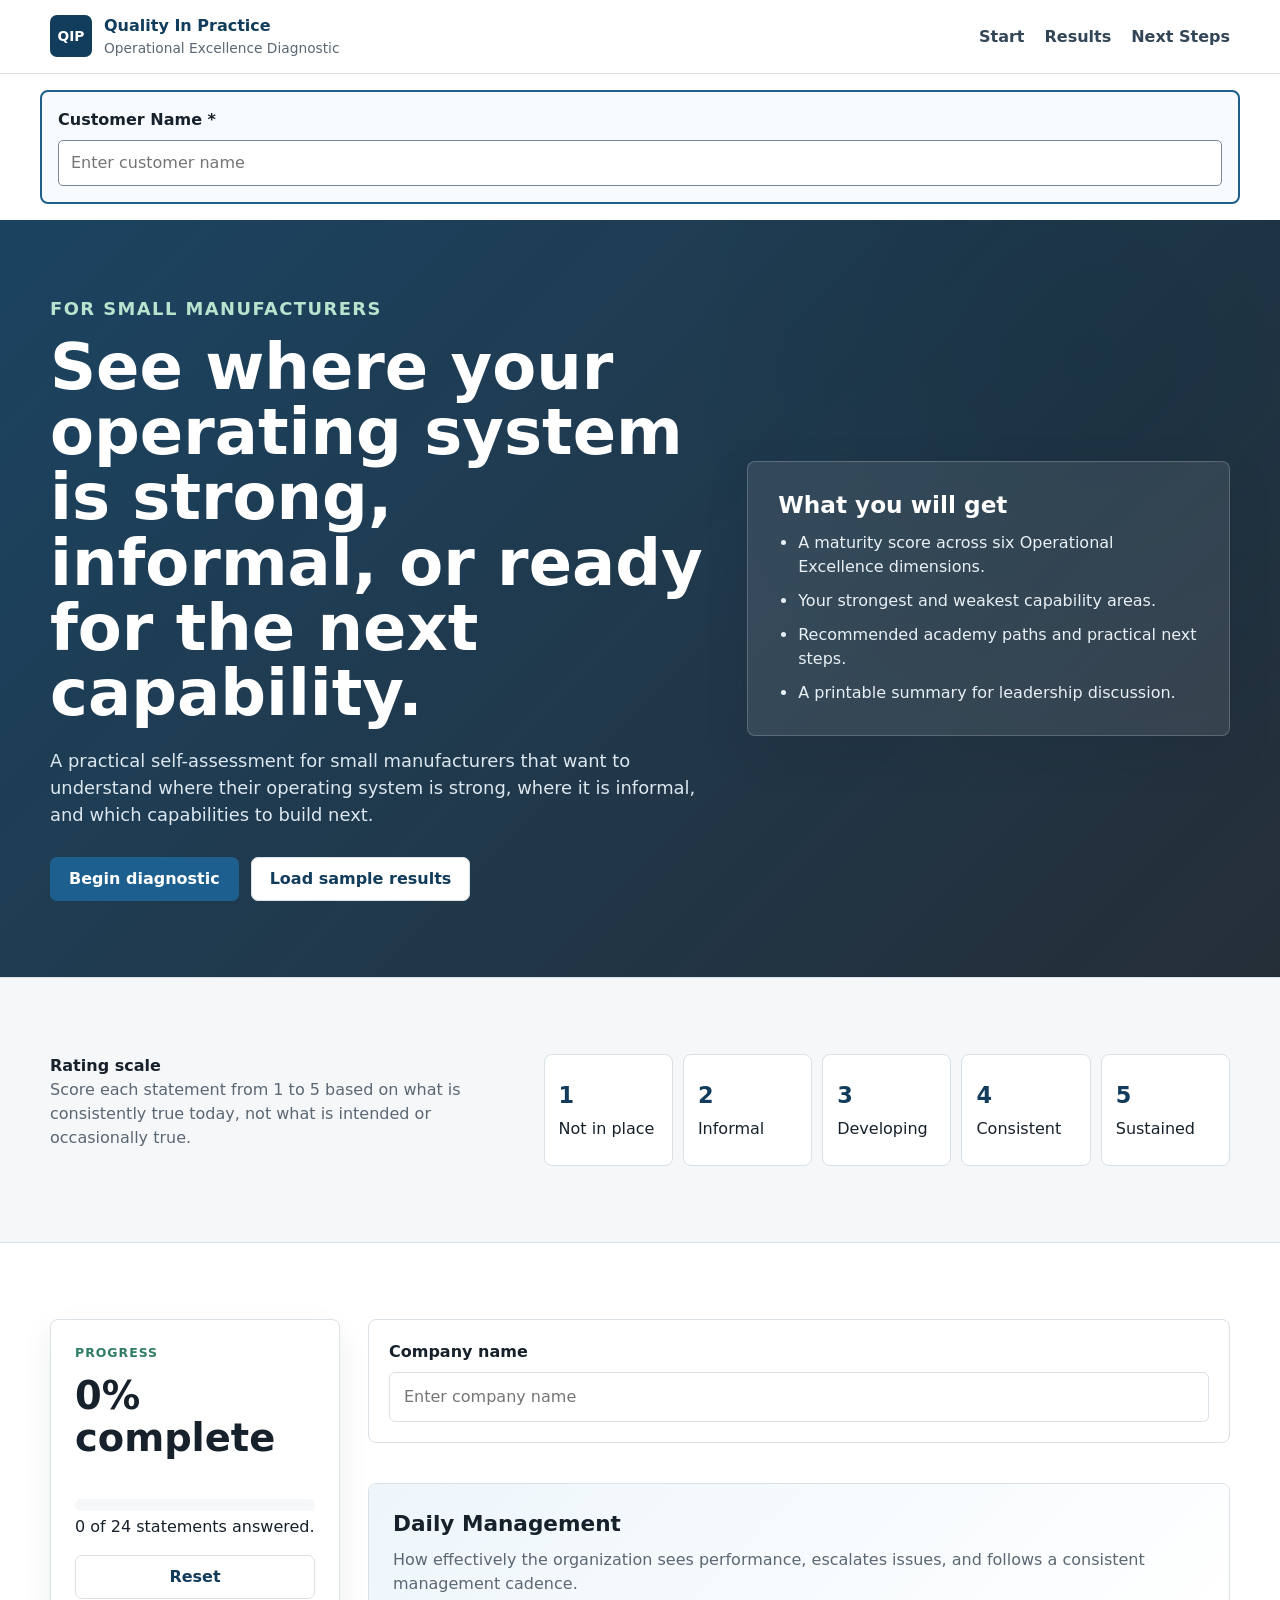
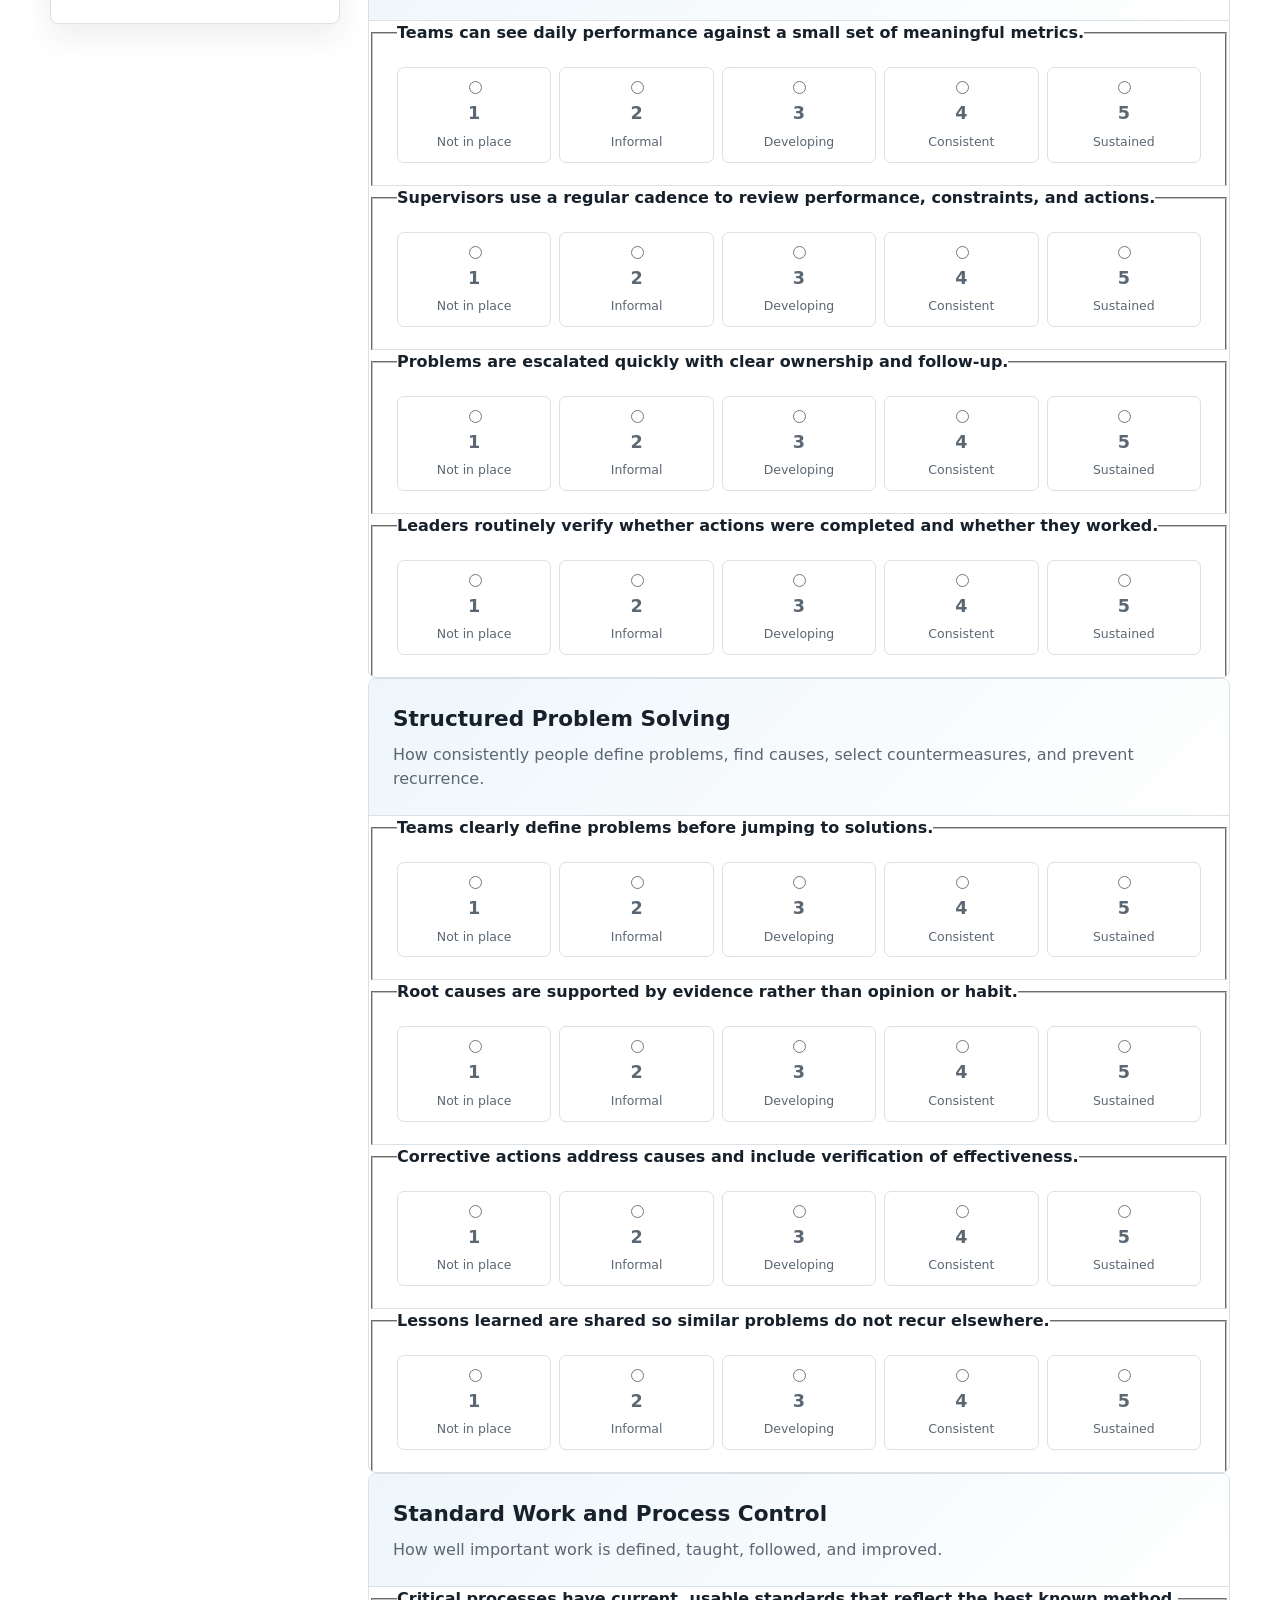
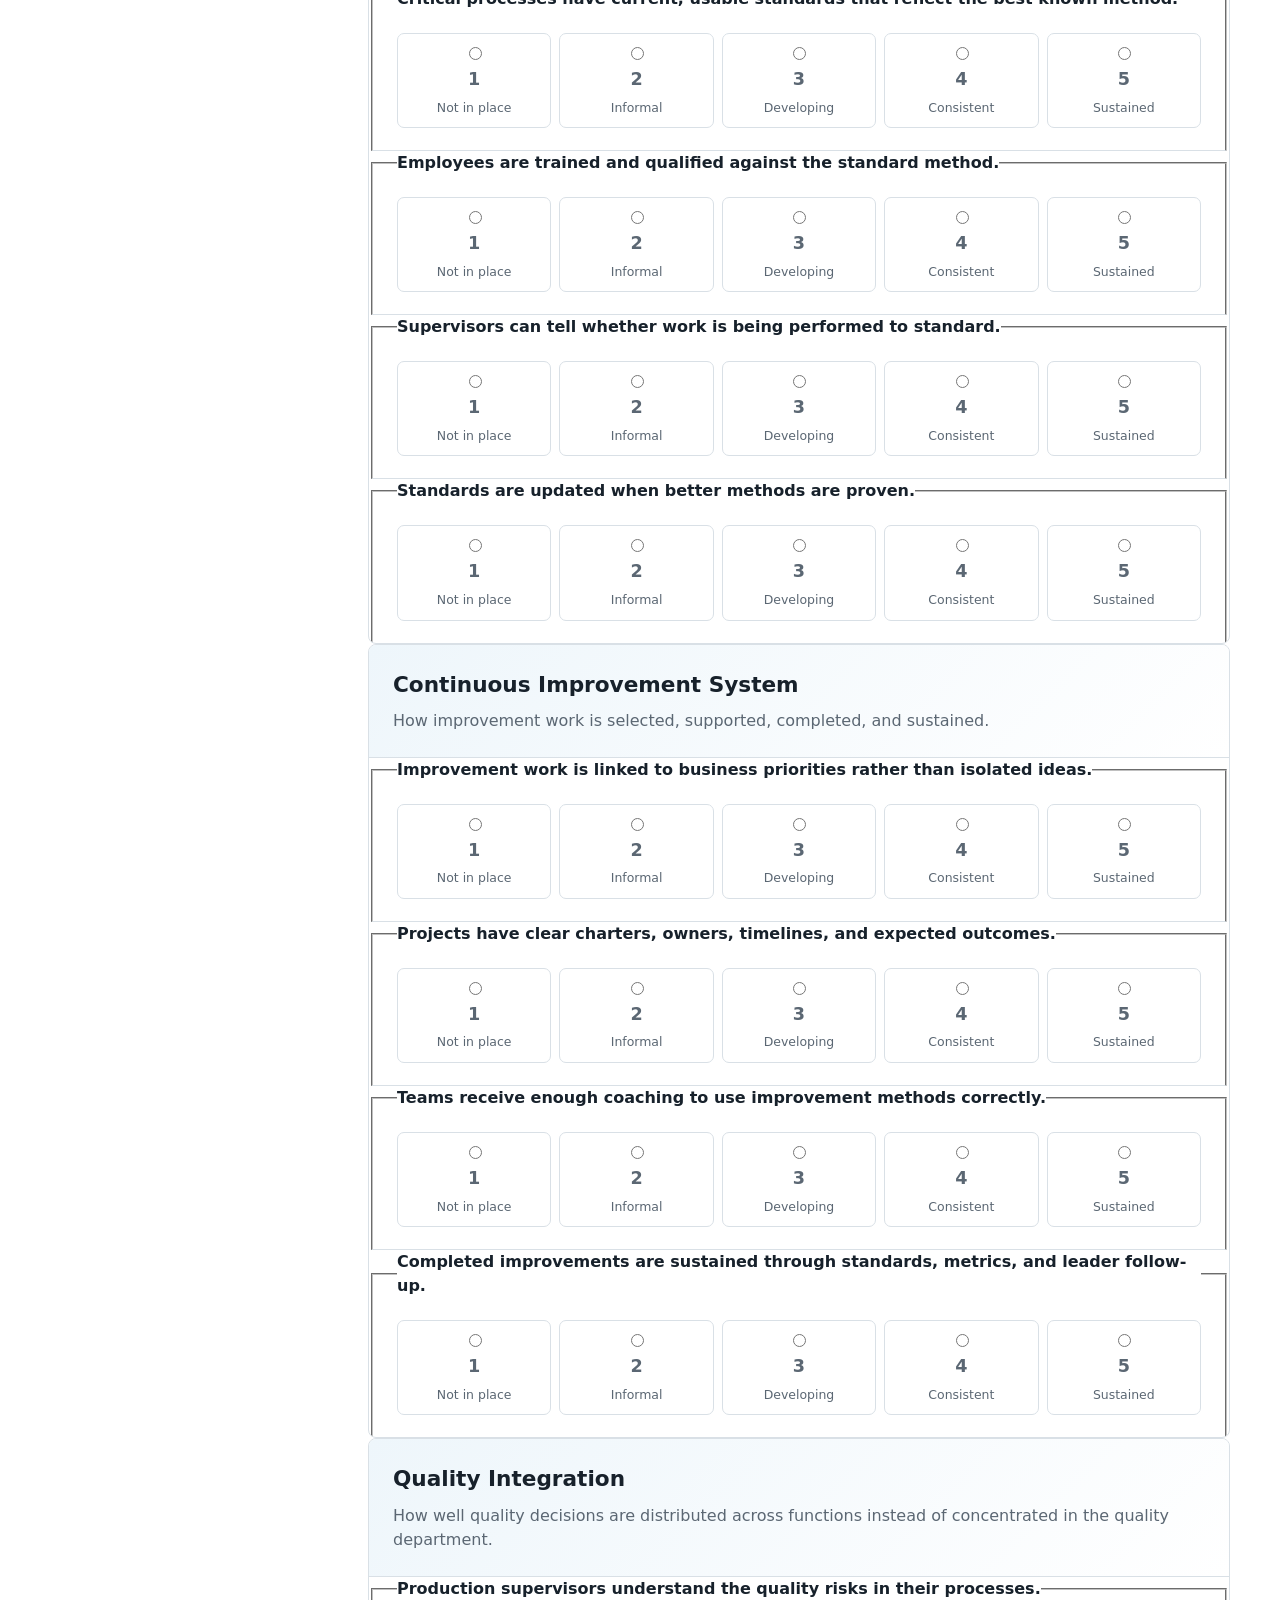
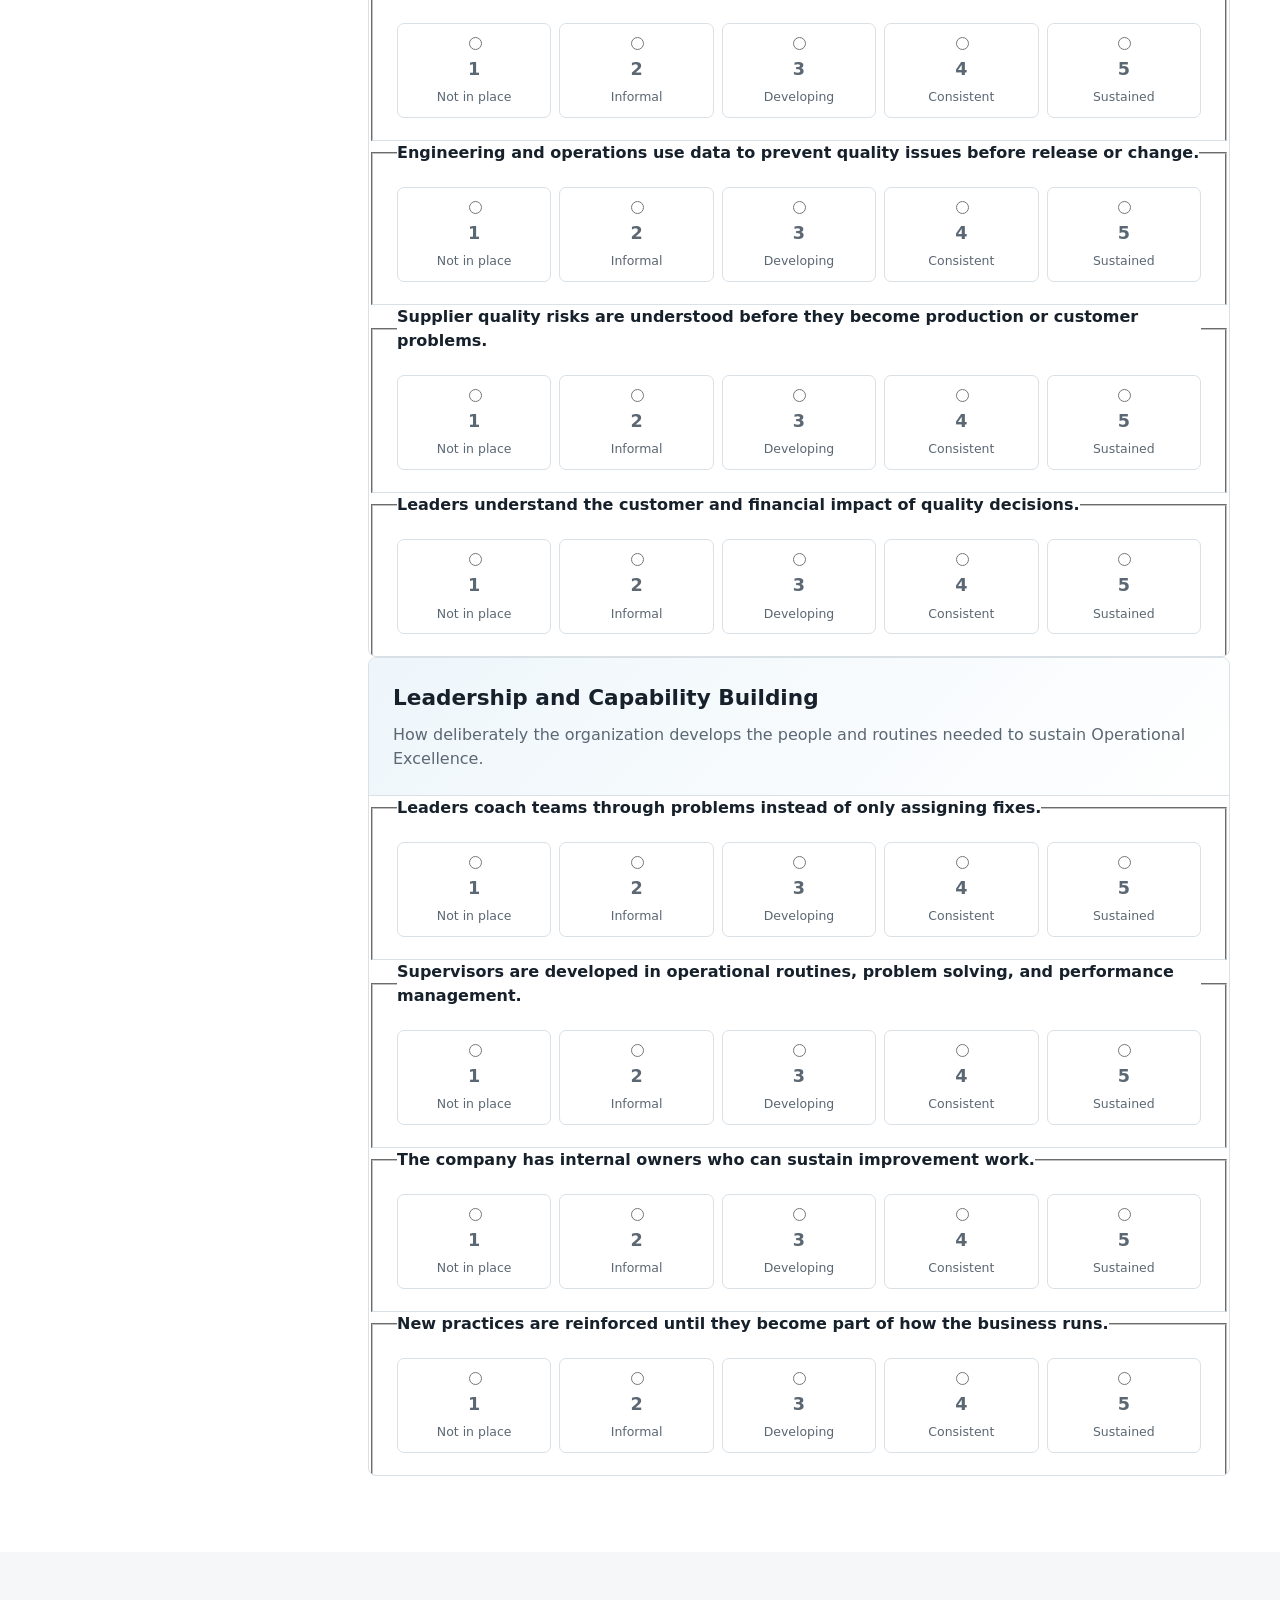
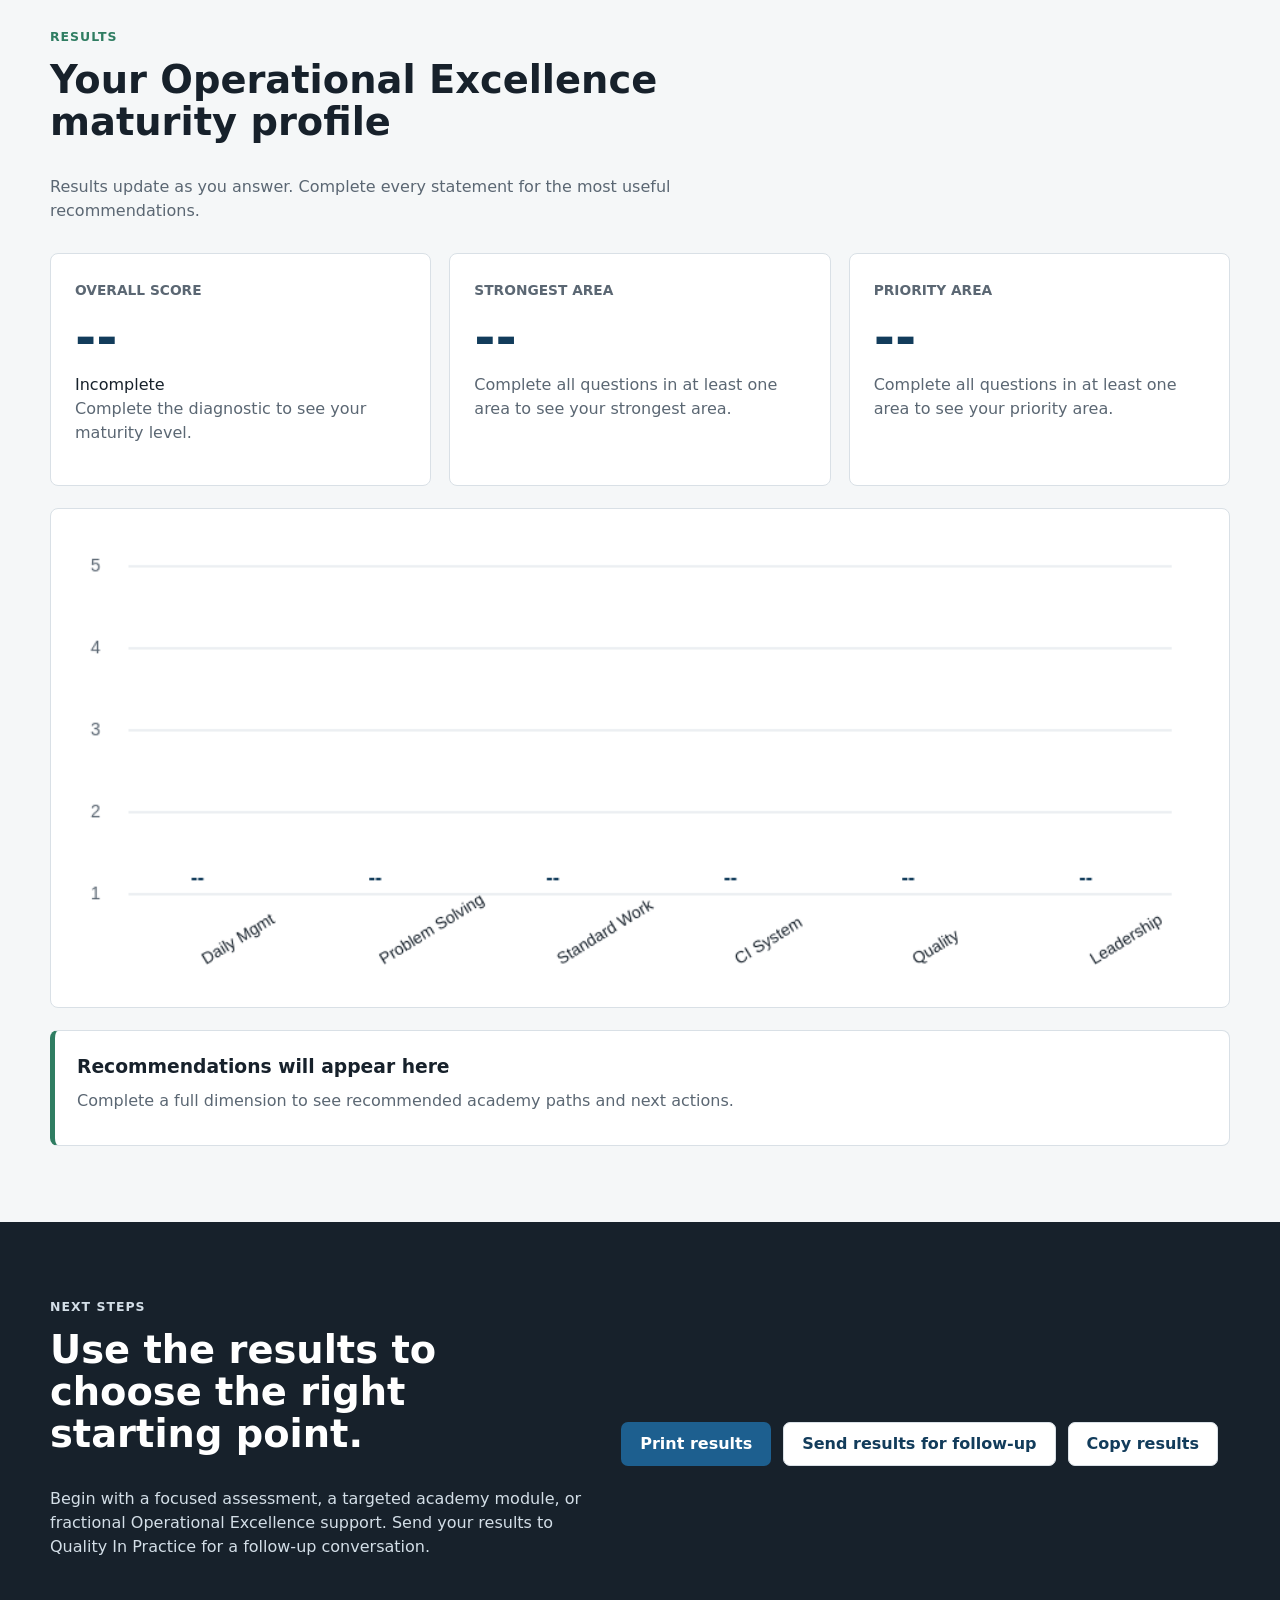
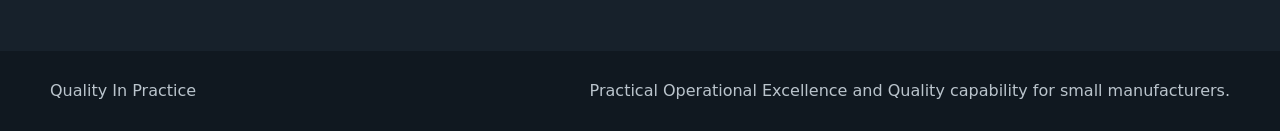
==== commit 71e9bb49: "Require customer name and load completion mailer" ====
--- a/index.html
+++ b/index.html
@@ -170,14 +170,13 @@
         const companyLine = `Company name: ${input.value.trim() || "Not provided"}`;
         localStorage.setItem(storageKey, input.value.trim());
         if (!link.href.startsWith("mailto:")) return;
-        const base = link.href.split("?")[0];
         const params = new URLSearchParams(link.href.includes("?") ? link.href.slice(link.href.indexOf("?") + 1) : "");
+        const subject = params.get("subject") || "Operational Excellence Diagnostic Results";
         const body = params.get("body") || "";
         const nextBody = body.includes("Company name:")
           ? body.replace(/Company name:.*(\n|$)/, `${companyLine}\n`)
           : body.replace(/\n\n/, `\n\n${companyLine}\n\n`);
-        params.set("body", nextBody || companyLine);
-        link.href = `${base}?${params.toString()}`;
+        link.href = `mailto:info@qualityinpractice.solutions?subject=${encodeURIComponent(subject)}&body=${encodeURIComponent(nextBody || companyLine)}`;
       }
 
       input.value = localStorage.getItem(storageKey) || "";
@@ -193,5 +192,6 @@
       setTimeout(patchResults, 0);
     })();
   </script>
+  <script src="./completion-mailer.js" data-tool-name="Operational Excellence Diagnostic"></script>
 </body>
 </html>
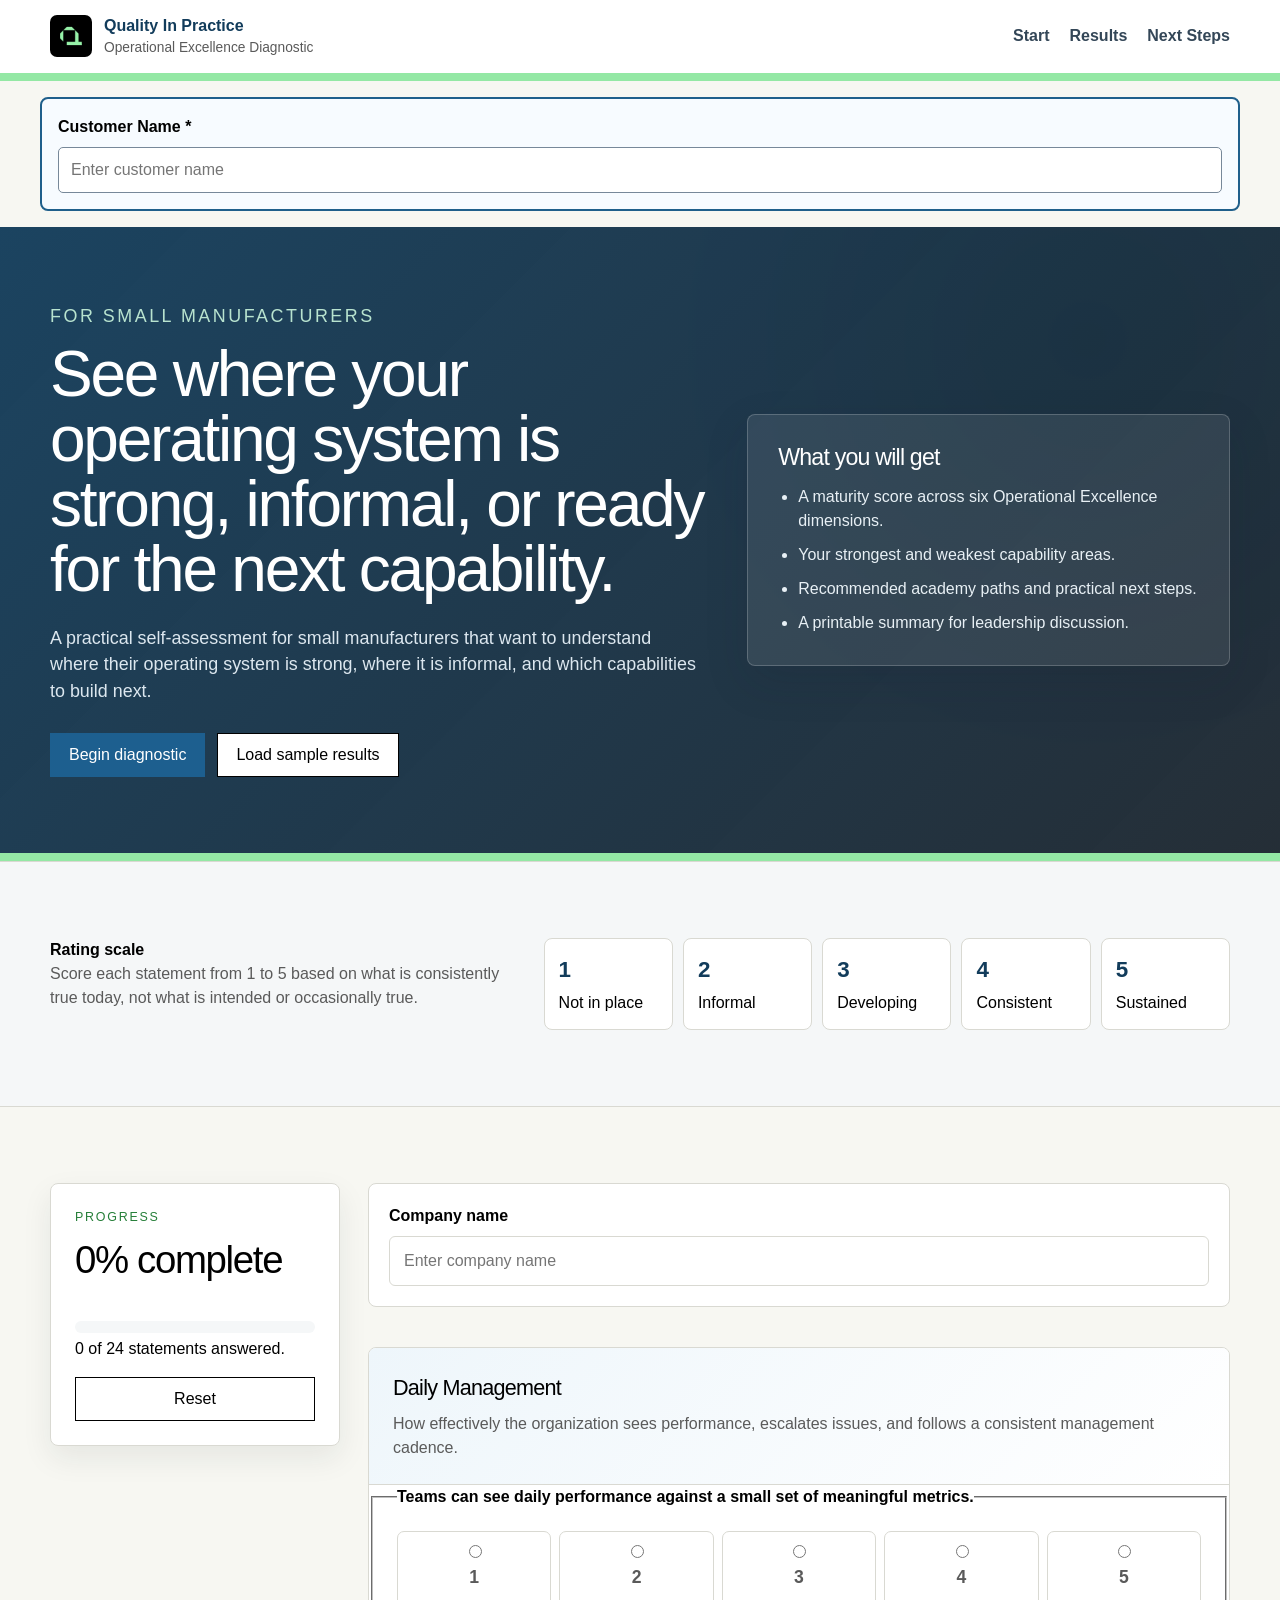
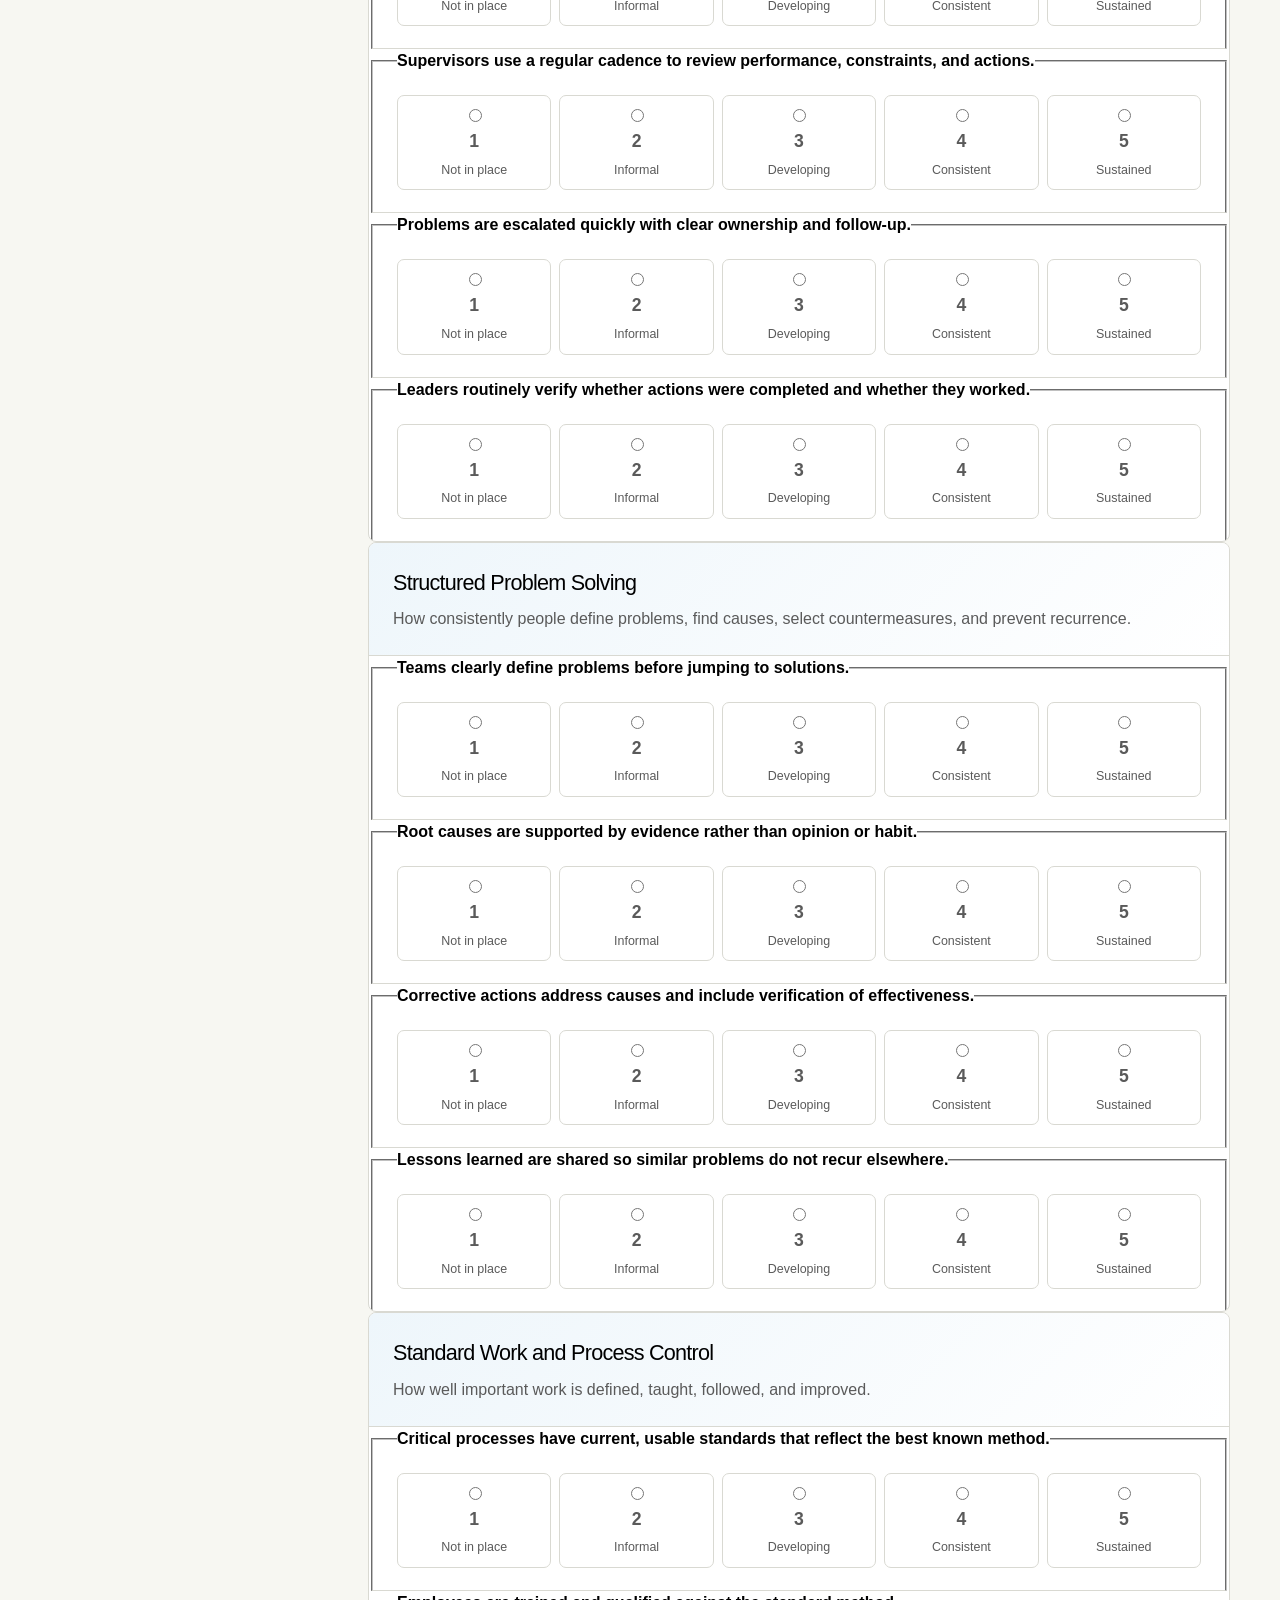
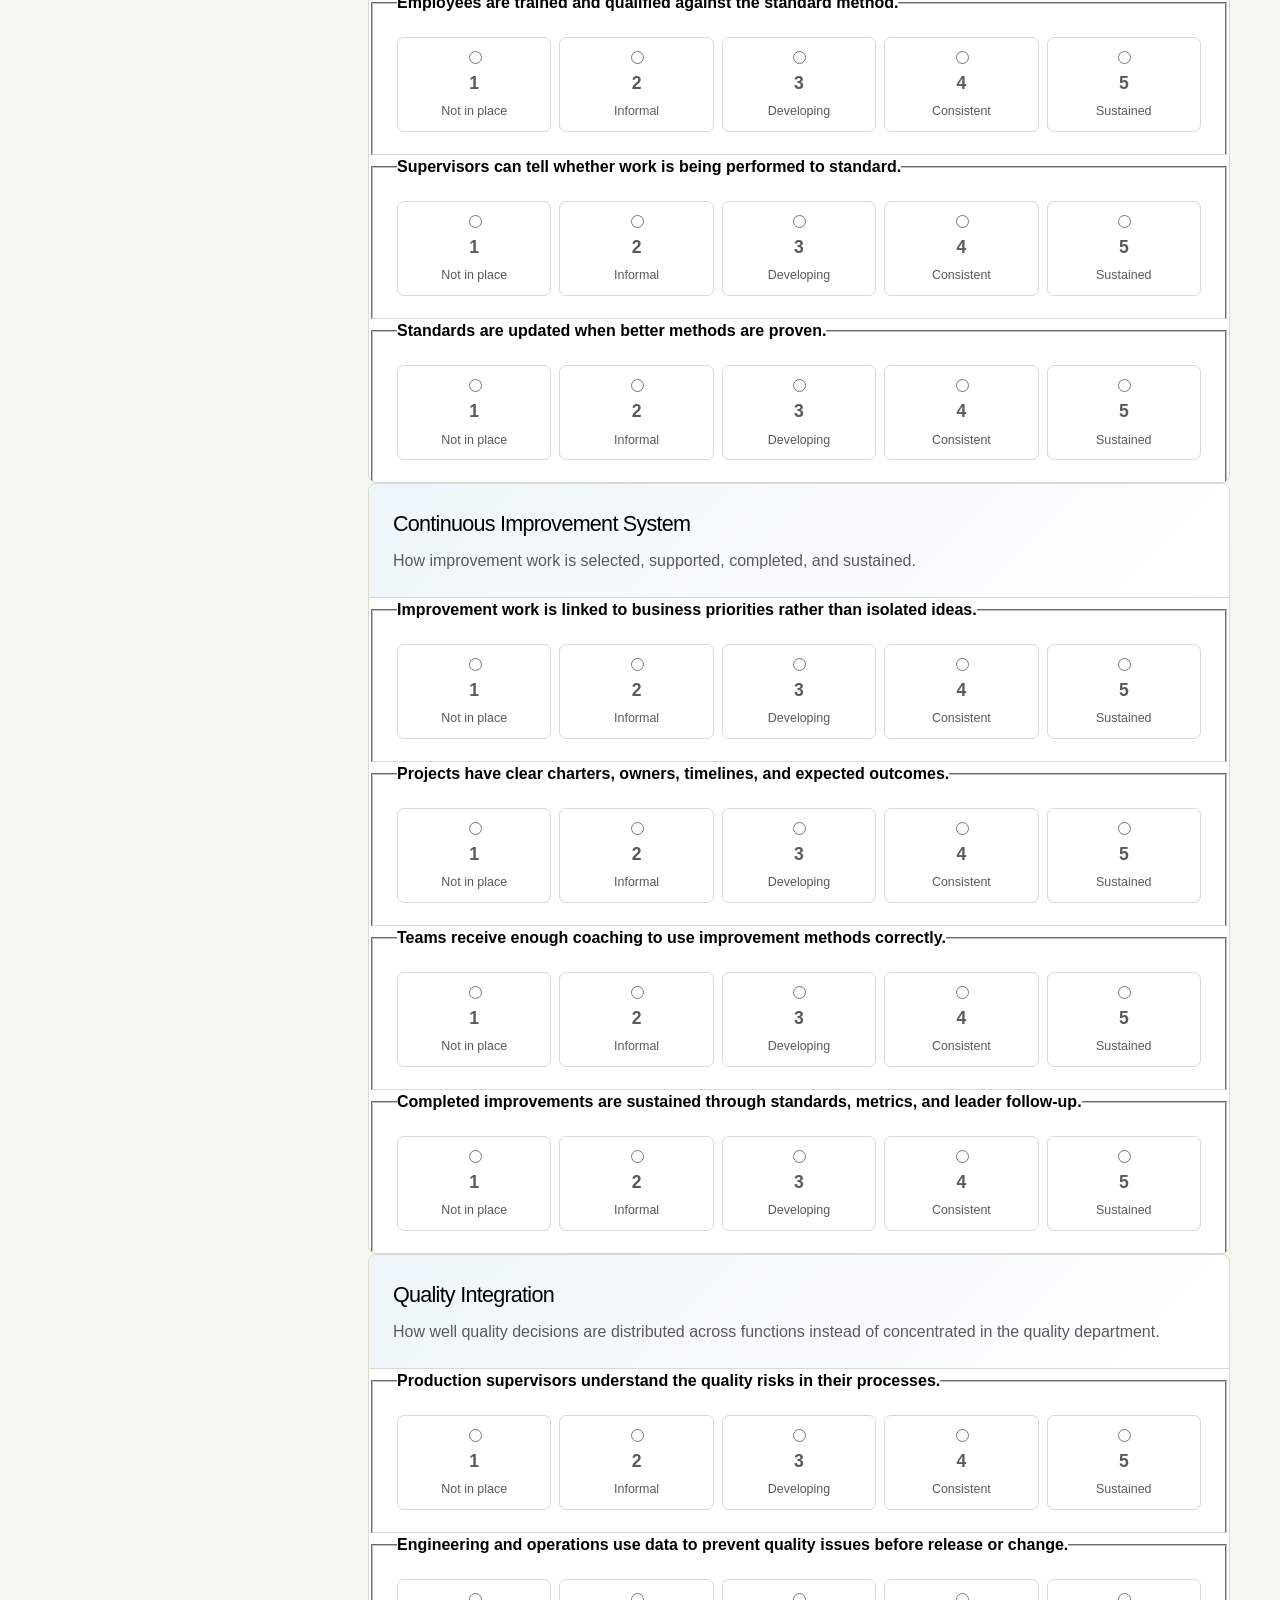
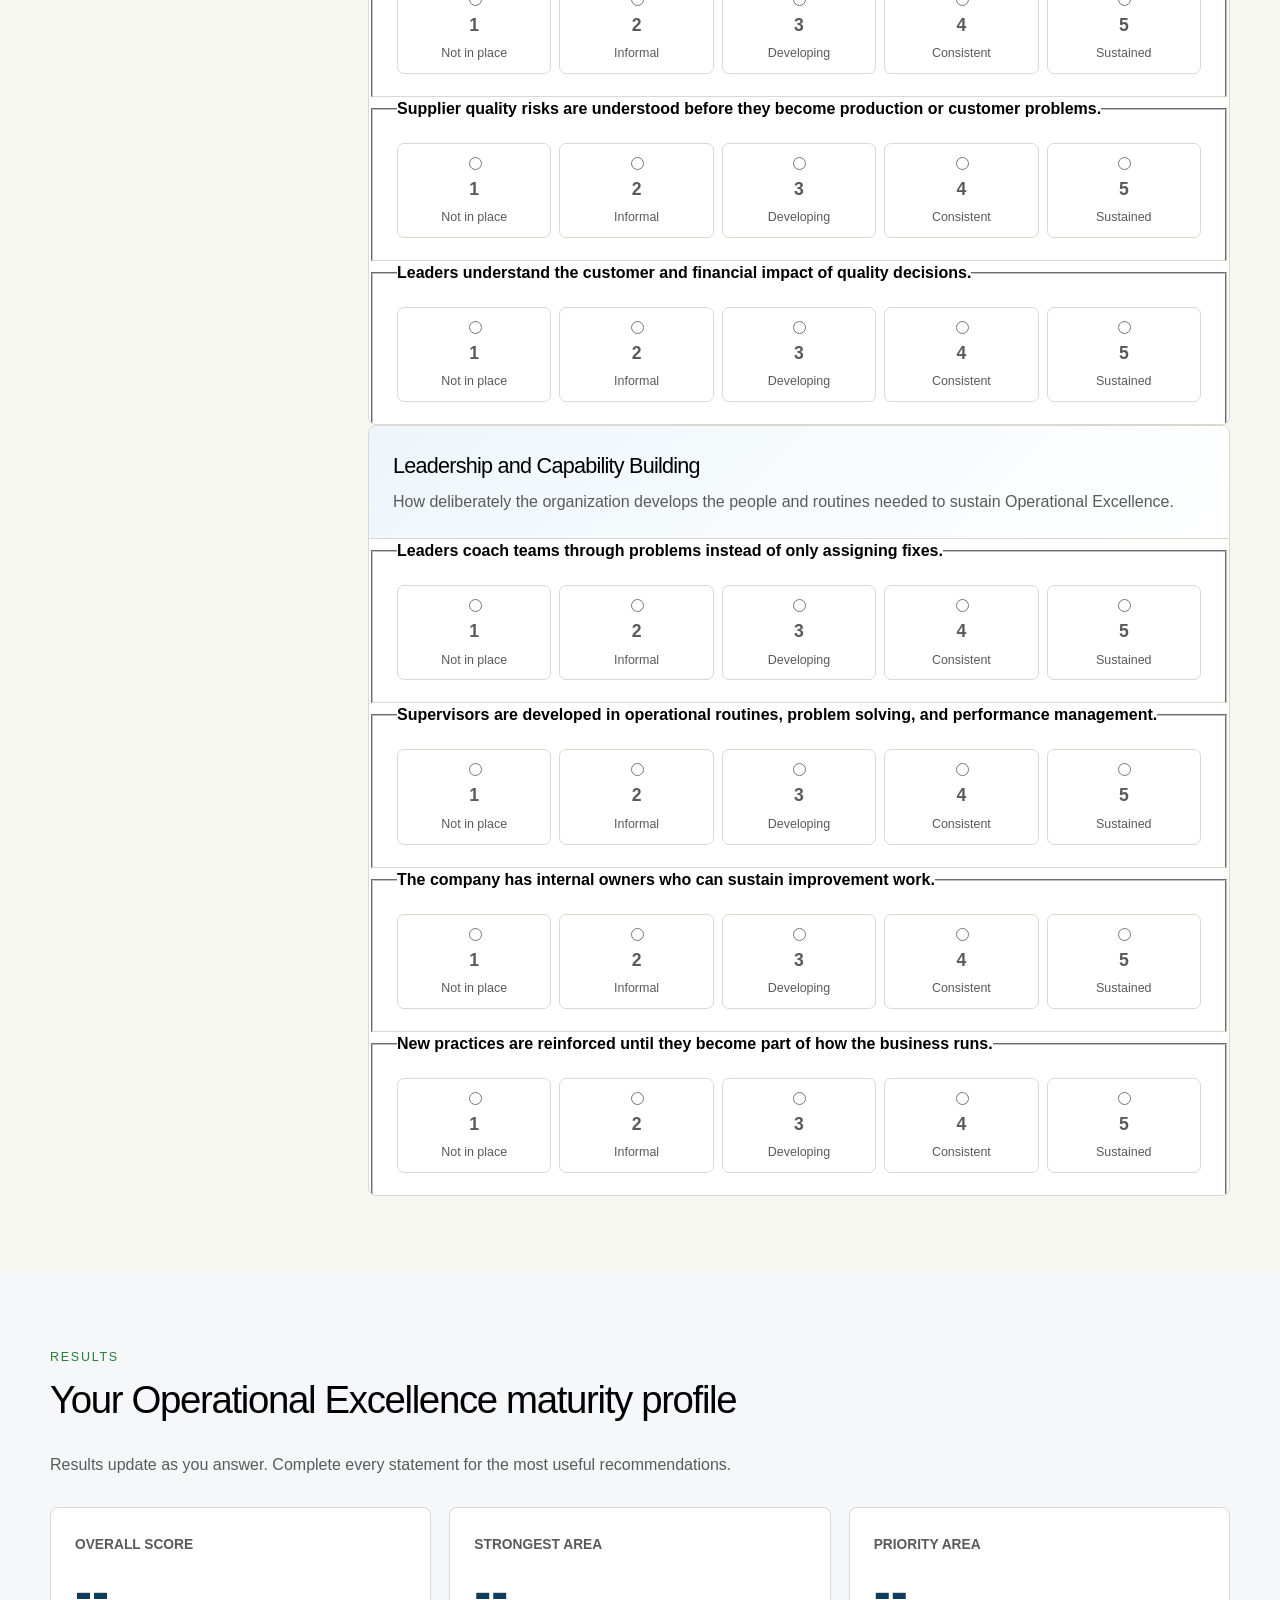
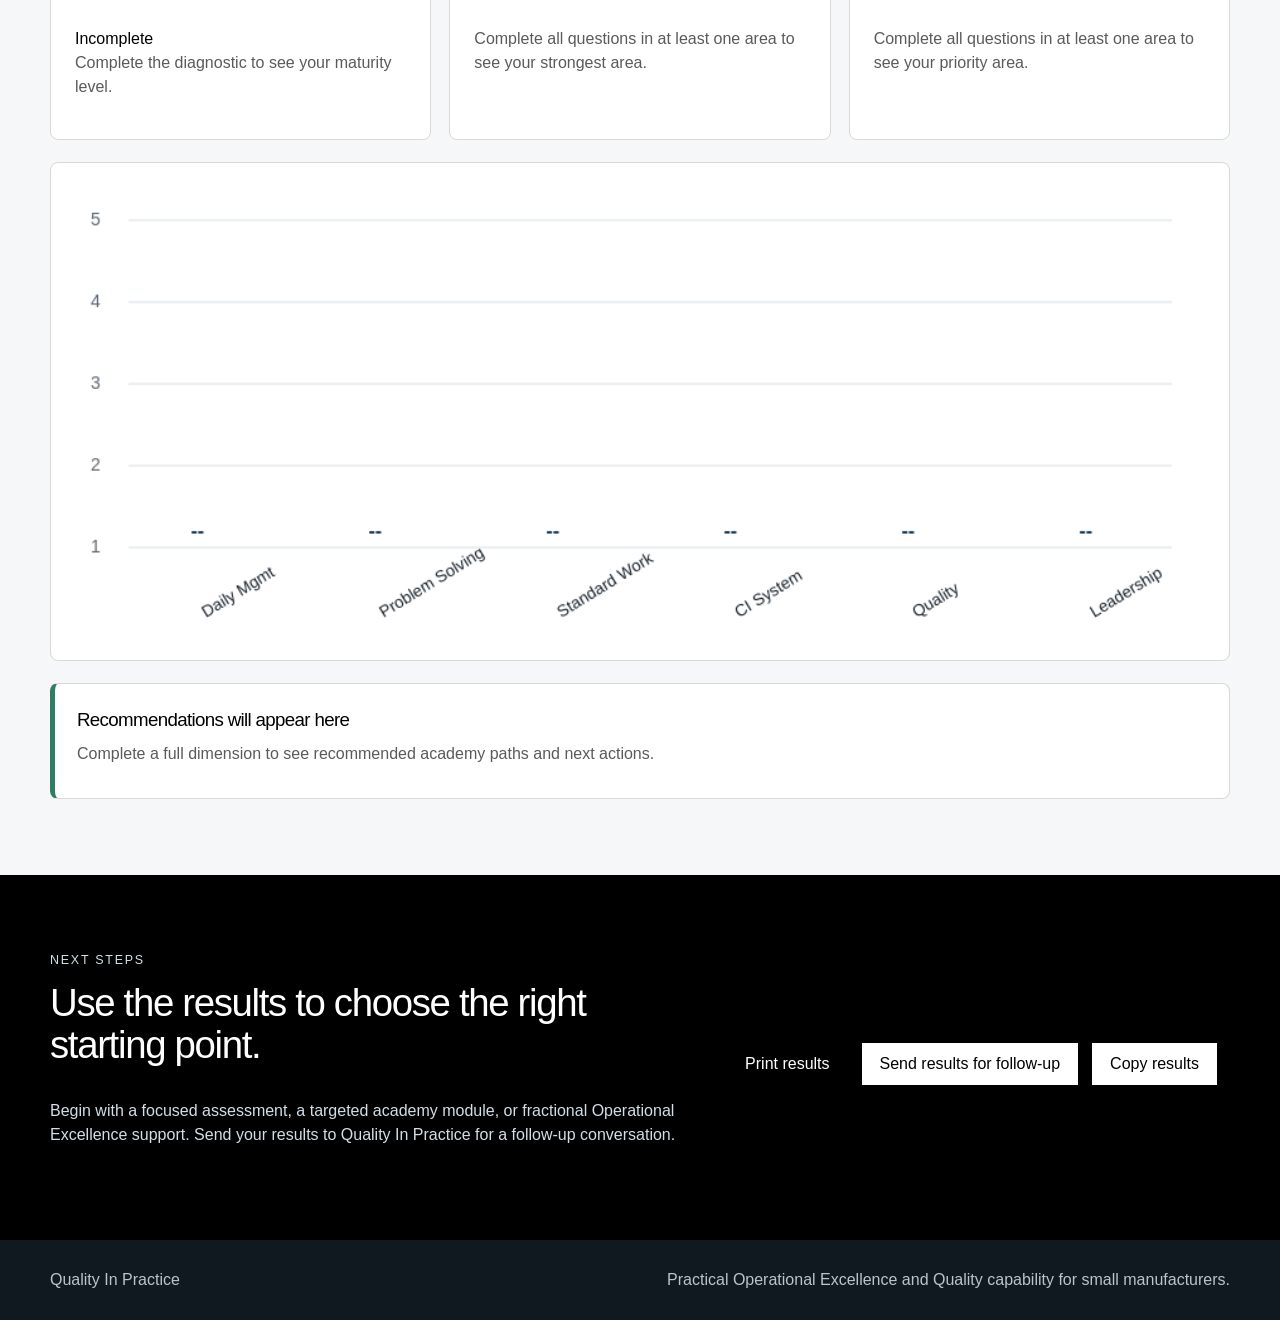
==== commit f9efadb9: "Use QIP logo in OpEx header" ====
--- a/index.html
+++ b/index.html
@@ -5,7 +5,7 @@
   <meta name="viewport" content="width=device-width, initial-scale=1">
   <title>Operational Excellence Diagnostic | Quality In Practice</title>
   <meta name="description" content="A practical Operational Excellence Diagnostic for small manufacturers.">
-  <link rel="stylesheet" href="styles.css">
+  <link rel="stylesheet" href="styles.css?v=20260714-2">
   <style>
     .company-entry {
       margin-bottom: 18px;
@@ -34,7 +34,7 @@
 <body>
   <header class="site-header">
     <a class="brand" href="#top" aria-label="Quality In Practice diagnostic home">
-      <span class="brand-mark">QIP</span>
+      <img class="brand-mark" src="[data-uri]" alt="" width="42" height="42">
       <span>
         <strong>Quality In Practice</strong>
         <em>Operational Excellence Diagnostic</em>
--- a/styles.css
+++ b/styles.css
@@ -555,3 +555,37 @@
     background: #fff;
   }
 }
+
+
+/* Quality In Practice — shared application identity */
+:root{
+  --qip-mint:#94e8a5;--qip-black:#000;--qip-white:#fff;--qip-gray:#5a5a5a;--qip-line:#d9d9d2;--qip-paper:#f7f7f2;
+  --accent:#94e8a5;--primary:#000;--brand:#94e8a5;--ink:#000;--text:#000;--muted:#5a5a5a;--page:#f7f7f2;--bg:#f7f7f2;--panel:#fff;--surface:#fff;--line:#d9d9d2;--border:#d9d9d2;
+}
+html{background:var(--qip-black)}
+body{background:var(--qip-paper);color:var(--qip-black);font-family:Inter,"Avenir Next",Manrope,"Helvetica Neue",Arial,sans-serif;font-weight:400}
+h1,h2,h3{letter-spacing:-.035em;font-weight:400}
+h1{font-weight:300}
+header,.app-header,.site-header,.hero{border-radius:0}
+.app-header,.site-header,body>header,.hero{border-bottom:8px solid var(--qip-mint)}
+.eyebrow,.kicker,.overline,.section-label{color:#267f39;font-weight:500;letter-spacing:.14em;text-transform:uppercase}
+button,.button,.btn,[type="button"],[type="submit"]{border-radius:0;font-weight:500;box-shadow:none}
+button:not(.secondary):not(.ghost):not(.delete-control):not(.remove):not(.icon-button),.button.primary,.btn-primary,[type="submit"]{background:var(--qip-black);border-color:var(--qip-black);color:var(--qip-white)}
+button:not(.secondary):not(.ghost):not(.delete-control):not(.remove):not(.icon-button):hover,.button.primary:hover,.btn-primary:hover,[type="submit"]:hover{background:var(--qip-mint);border-color:var(--qip-black);color:var(--qip-black)}
+button.secondary,.button.secondary,.btn-secondary,.ghost{background:var(--qip-white);border-color:var(--qip-black);color:var(--qip-black)}
+button:focus-visible,a:focus-visible,input:focus-visible,select:focus-visible,textarea:focus-visible{outline:3px solid var(--qip-mint);outline-offset:2px}
+input,select,textarea{border-radius:0}
+.card,.panel,.section-card,.analysis-card,.result-card,.metric-card,.summary-card,.project-panel,.workspace,.worksheet,.worksheet-wrap,.toolbar{border-radius:0;box-shadow:none}
+.card,.panel,.section-card,.analysis-card,.result-card,.project-panel,.workspace,.worksheet,.worksheet-wrap{border-color:var(--qip-line)}
+.card:first-child,.panel:first-child,.analysis-card:first-child,.result-card:first-child,.project-panel{border-top:5px solid var(--qip-mint)}
+table{border-color:var(--qip-line)}
+thead th{background:var(--qip-black);color:var(--qip-white);font-weight:500}
+tbody th,tbody td{border-color:var(--qip-line)}
+.progress,.progress-bar,.meter,.score-bar{border-radius:0}
+.progress>*,.progress-bar>*,.meter>*,.score-bar>*{background:var(--qip-mint)}
+.badge,.pill,.tag,.chip{border-radius:0}
+nav a.active,.tabs button.active,.tab.active{border-color:var(--qip-mint)}
+.summary,.metrics,.stats{gap:12px}
+.summary>*,.metrics>*,.stats>*{border-radius:0;box-shadow:none;border-top:4px solid var(--qip-mint)}
+footer,.site-footer{border-top:1px solid var(--qip-black)}
+@media(max-width:700px){.app-header,.site-header,body>header,.hero{border-bottom-width:6px}}
